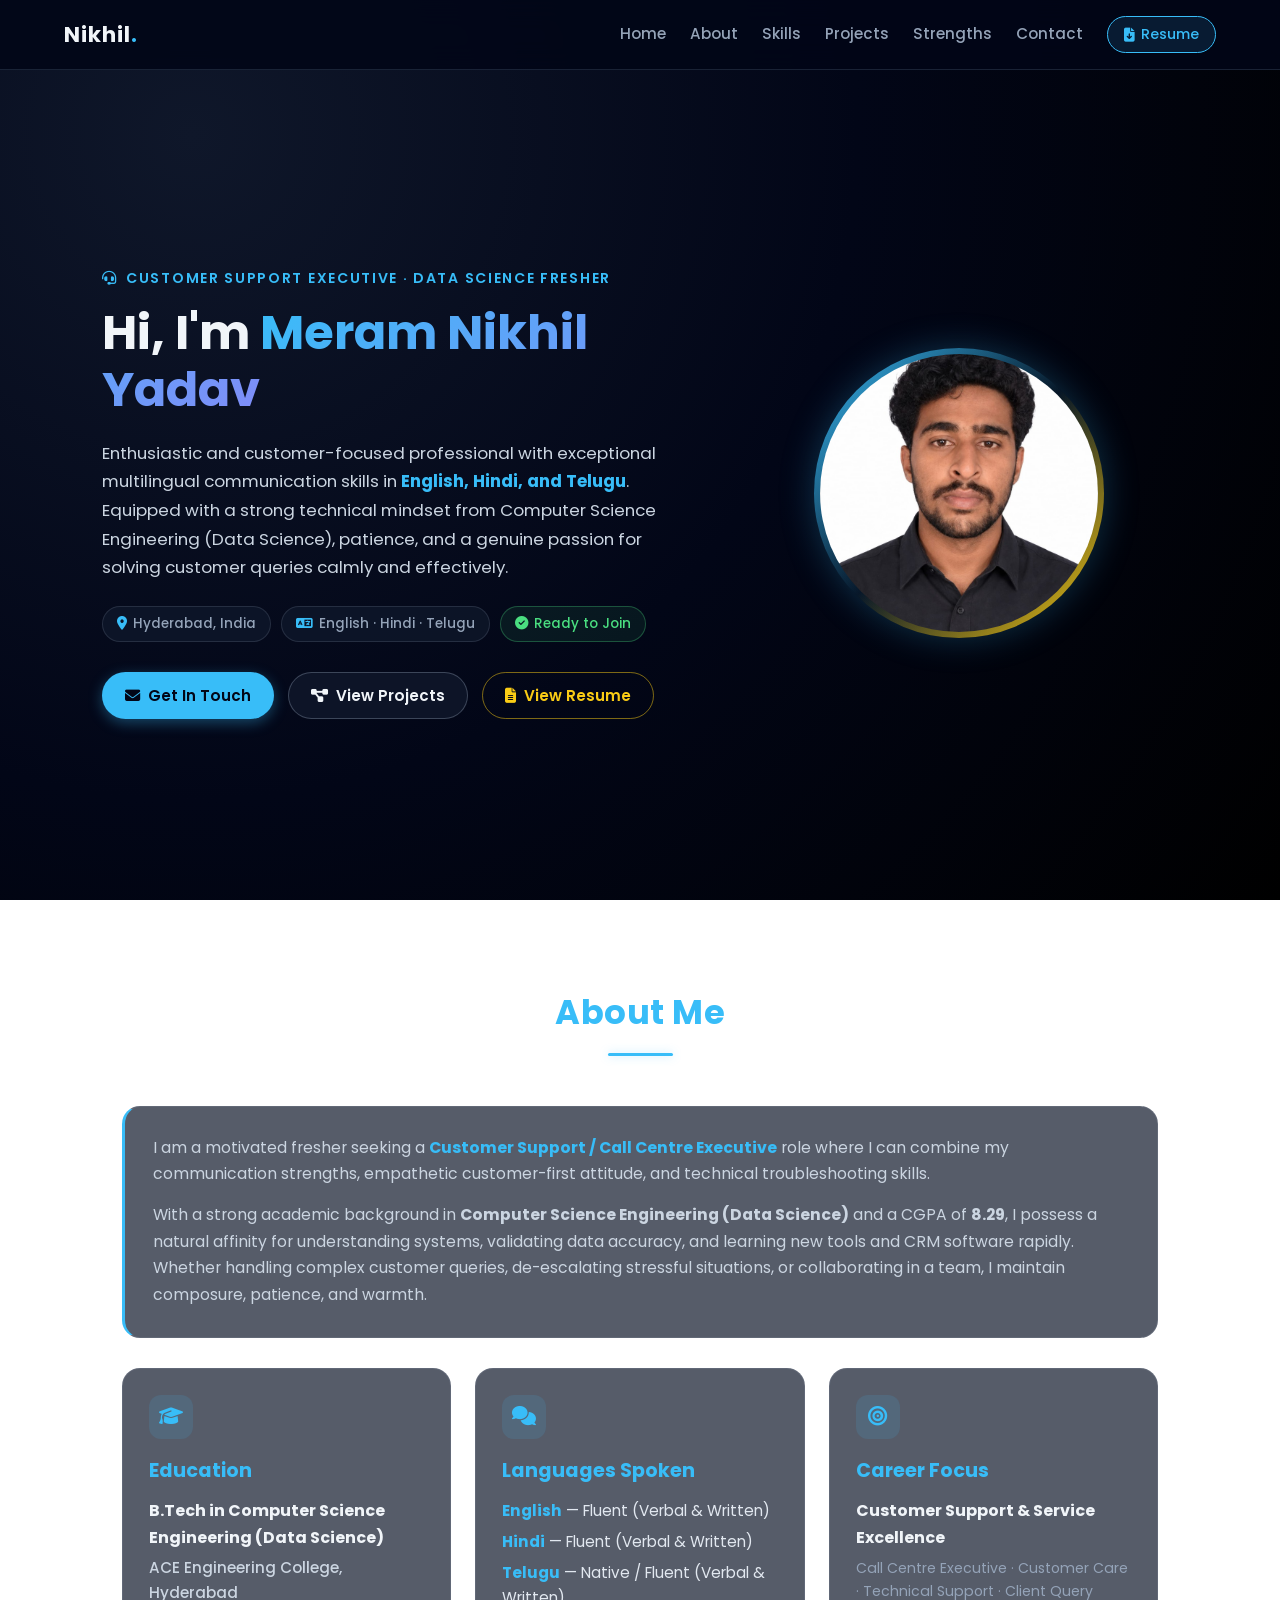
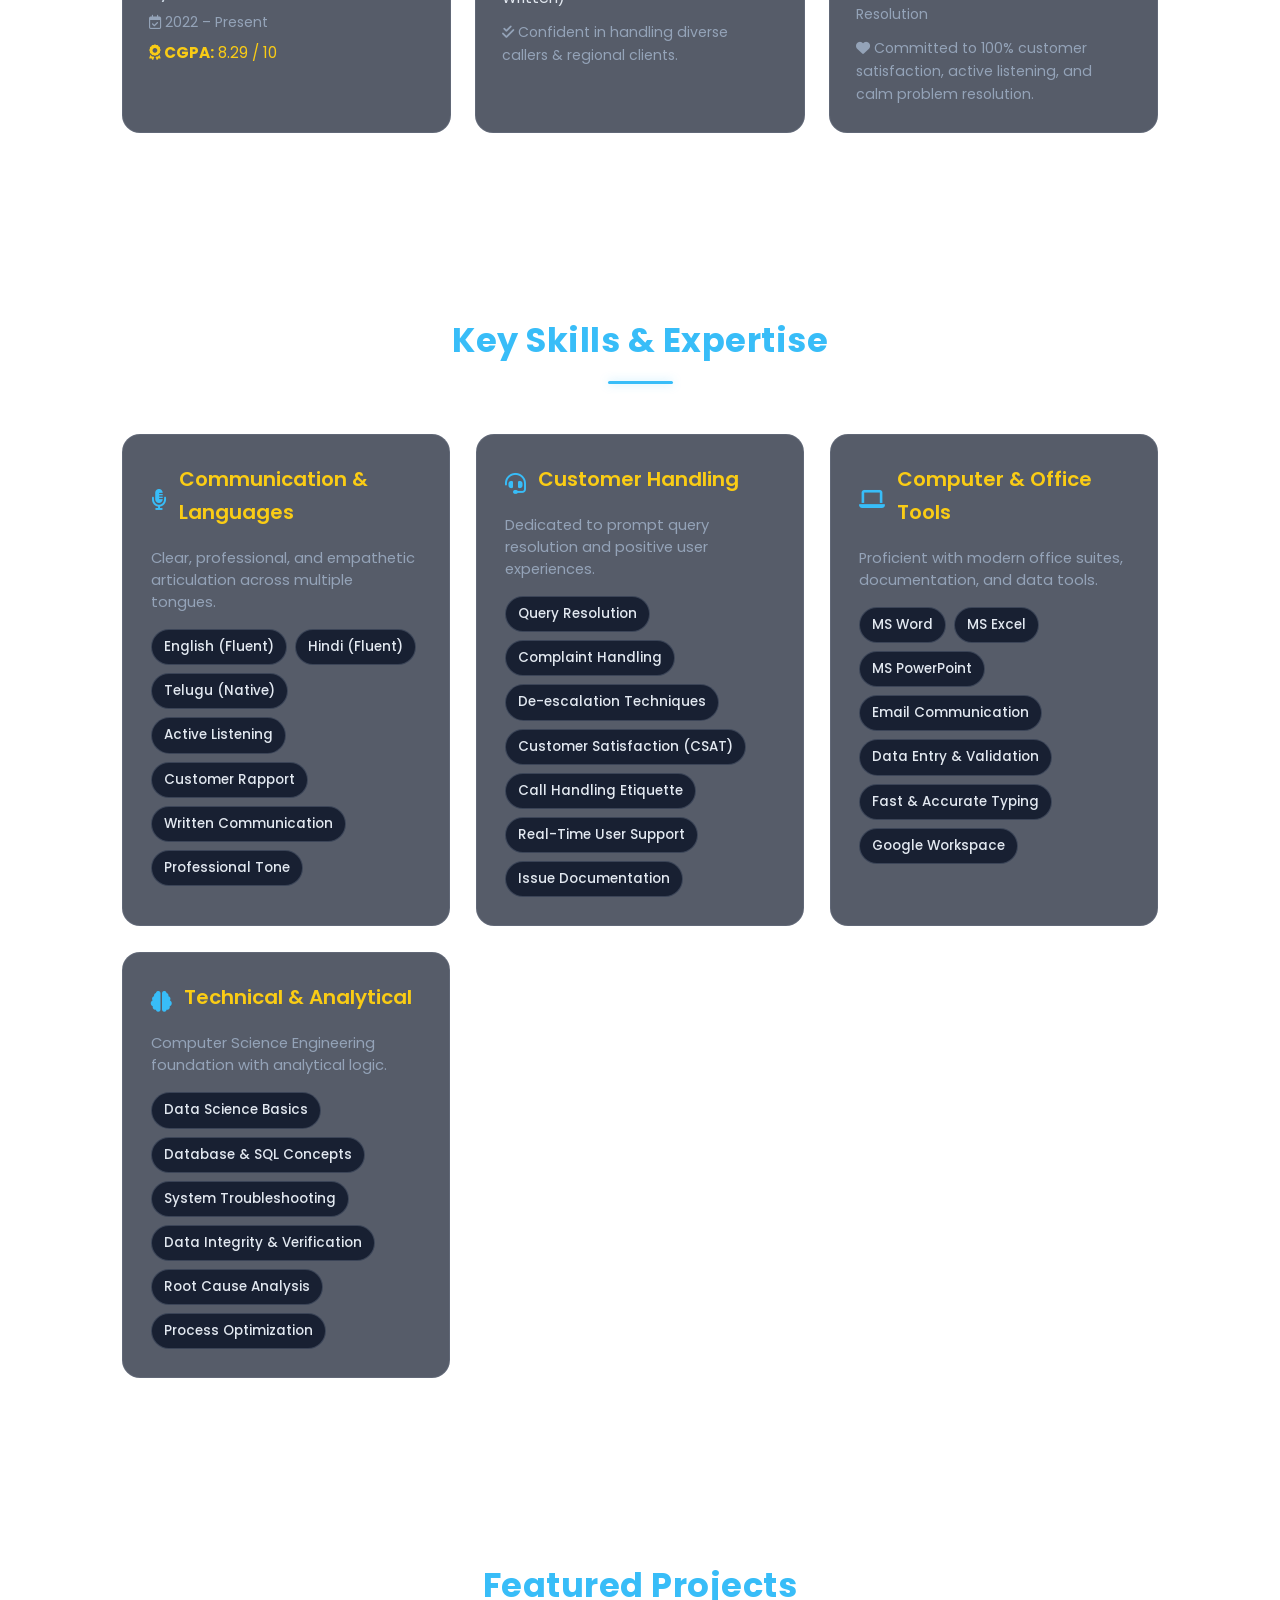
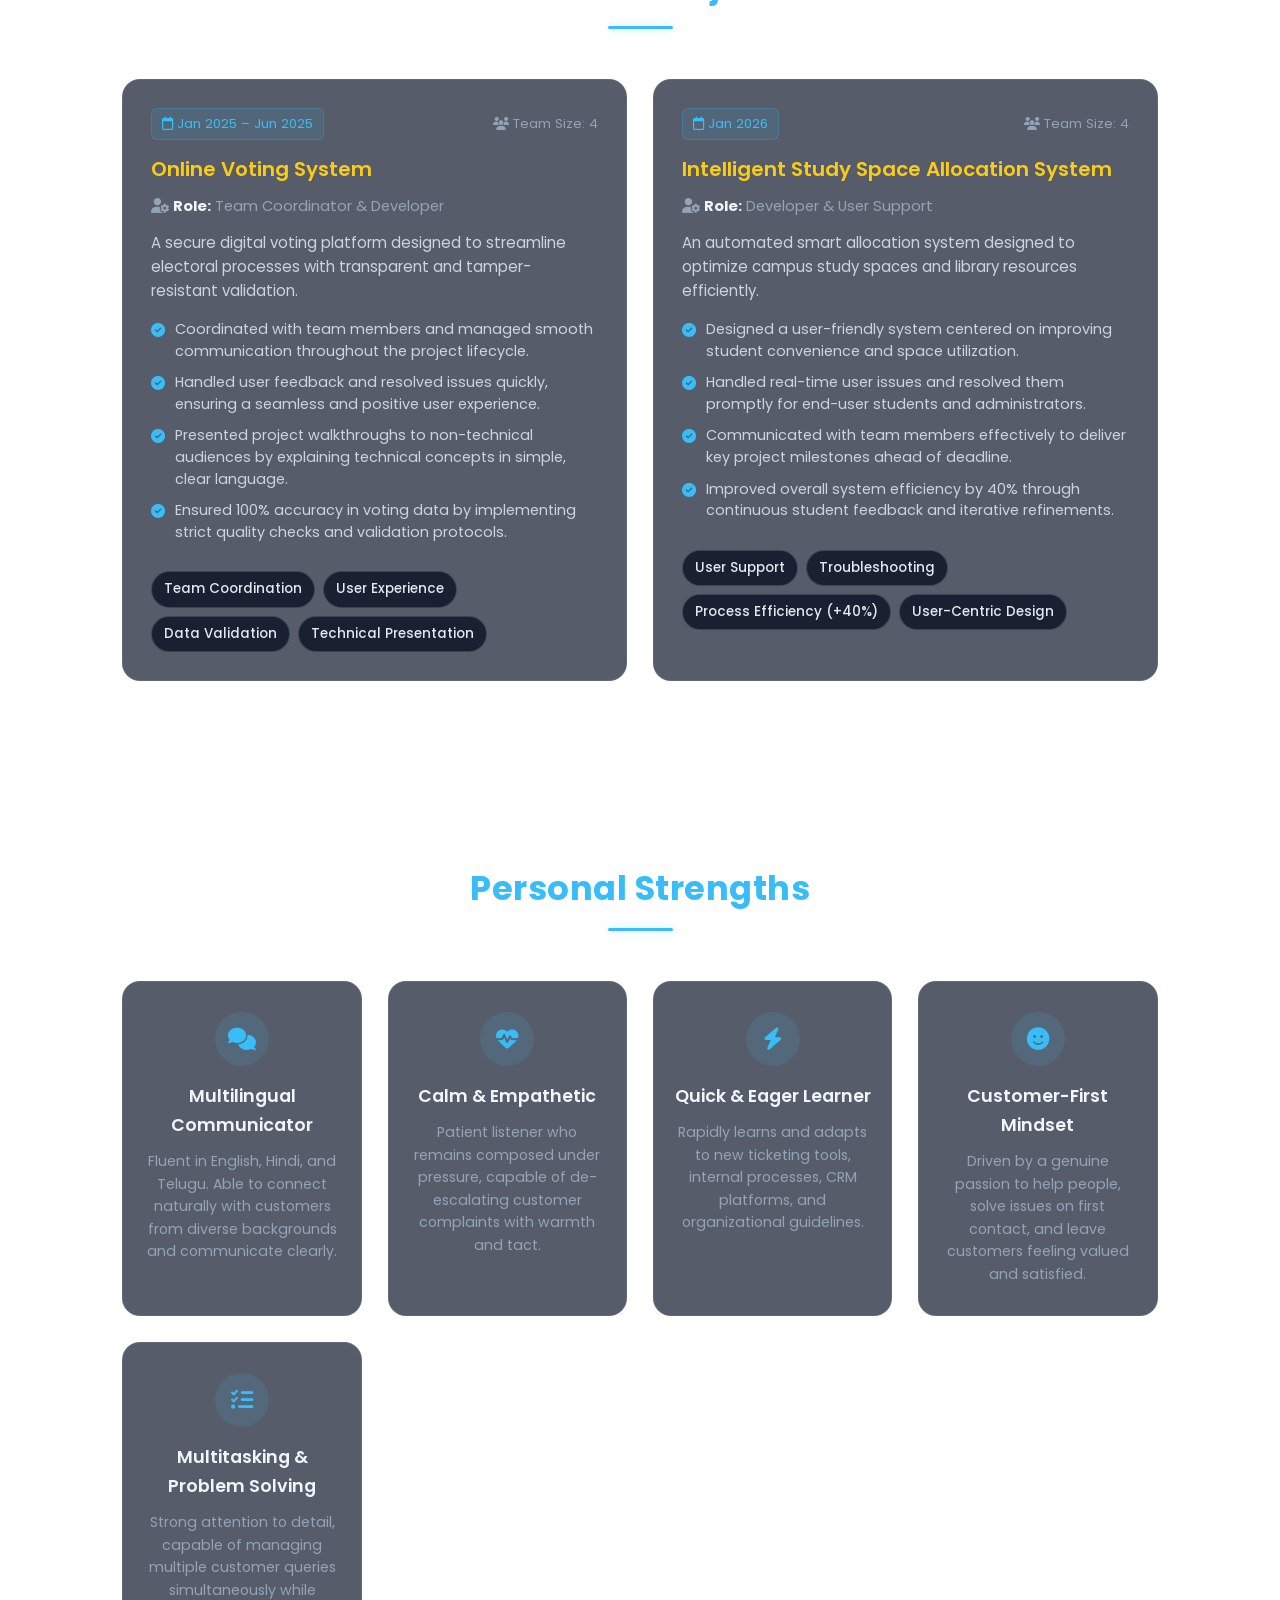
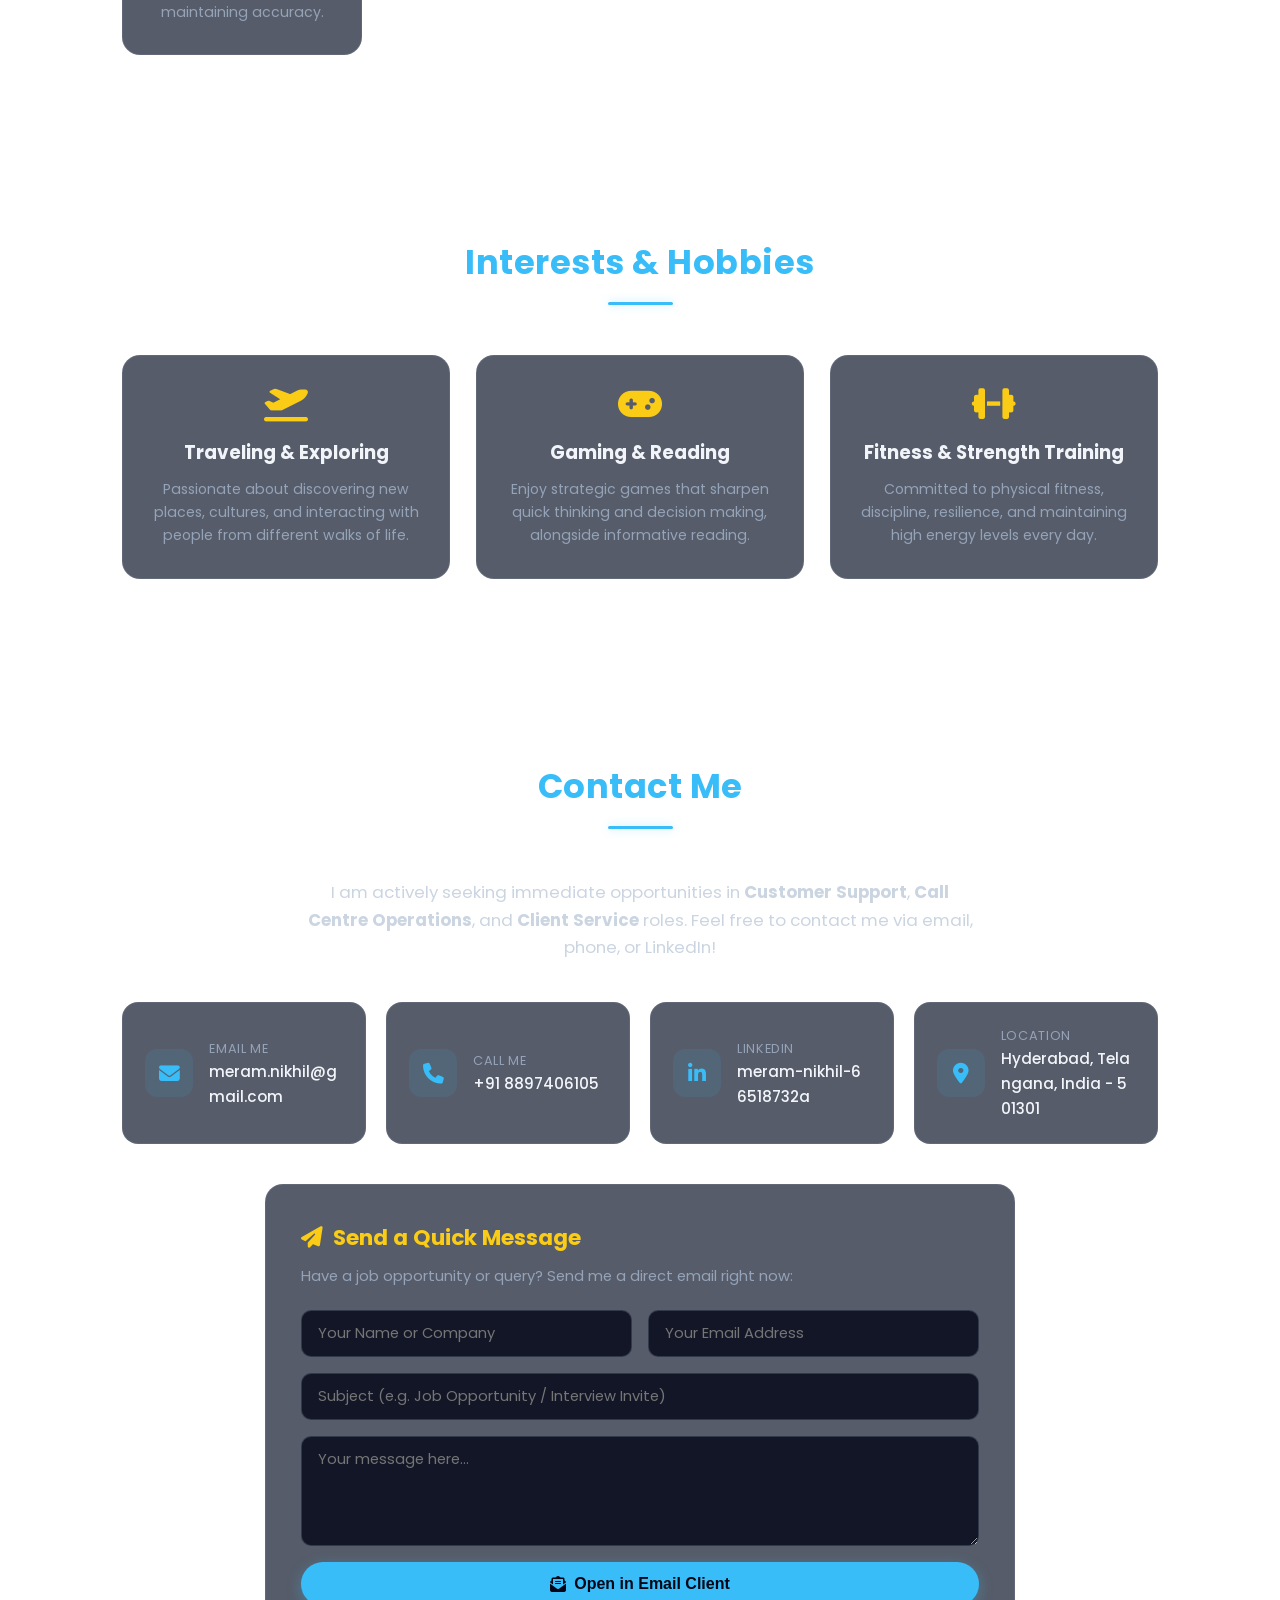
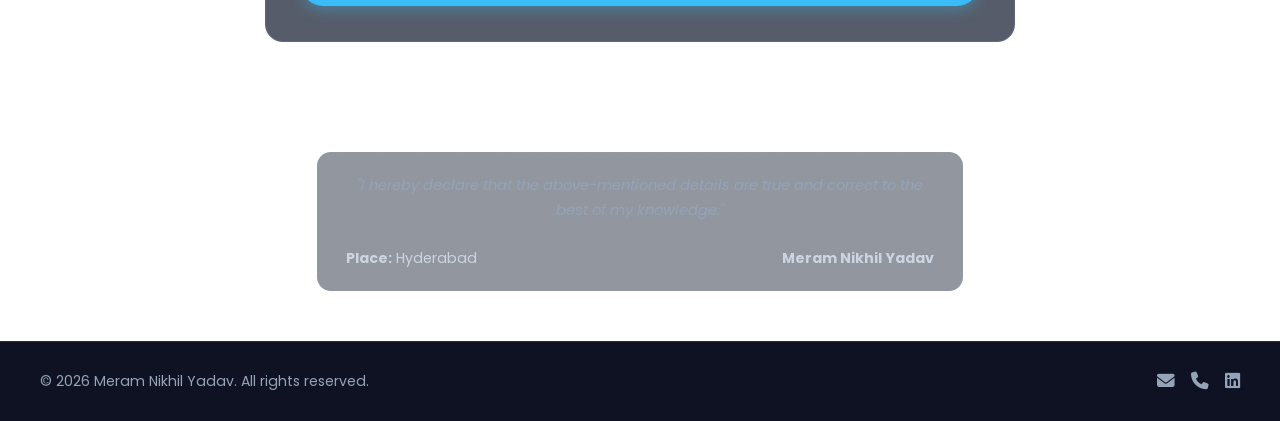
==== index.html @ 96e350af "Initial commit: Complete portfolio website for Meram Nikhil Yadav" ====
<!DOCTYPE html>
<html lang="en">
<head>
  <meta charset="UTF-8">
  <meta name="viewport" content="width=device-width, initial-scale=1.0">
  <title>Meram Nikhil Yadav | Portfolio</title>
  
  <!-- Google Fonts: Poppins -->
  <link rel="preconnect" href="https://fonts.googleapis.com">
  <link rel="preconnect" href="https://fonts.gstatic.com" crossorigin>
  <link href="https://fonts.googleapis.com/css2?family=Poppins:wght@300;400;500;600;700&display=swap" rel="stylesheet">
  
  <!-- FontAwesome Icons -->
  <link rel="stylesheet" href="https://cdnjs.cloudflare.com/ajax/libs/font-awesome/6.5.1/css/all.min.css"/>
  
  <!-- Custom Styles -->
  <link rel="stylesheet" href="style.css">
</head>
<body>

  <!-- Navigation Bar -->
  <header>
    <nav class="navbar">
      <a href="#hero" class="nav-logo">Nikhil<span>.</span></a>

      <ul class="nav-links">
        <li><a href="#hero">Home</a></li>
        <li><a href="#about">About</a></li>
        <li><a href="#skills">Skills</a></li>
        <li><a href="#projects">Projects</a></li>
        <li><a href="#strengths">Strengths</a></li>
        <li><a href="#contact">Contact</a></li>
        <li><a href="resume.html" target="_blank" class="nav-resume-btn"><i class="fa-solid fa-file-arrow-down"></i> Resume</a></li>
      </ul>

      <div class="nav-toggle" id="nav-toggle" aria-label="Toggle Navigation">
        <span></span>
        <span></span>
        <span></span>
      </div>
    </nav>
  </header>

  <!-- HERO SECTION -->
  <section id="hero" class="hero">
    <div class="hero-content">
      <div class="hero-text">
        <p class="hero-tag"><i class="fa-solid fa-headset"></i> Customer Support Executive · Data Science Fresher</p>
        <h1>Hi, I'm <span>Meram Nikhil Yadav</span></h1>
        <p class="hero-description">
          Enthusiastic and customer-focused professional with exceptional multilingual communication skills in <strong>English, Hindi, and Telugu</strong>. Equipped with a strong technical mindset from Computer Science Engineering (Data Science), patience, and a genuine passion for solving customer queries calmly and effectively.
        </p>

        <!-- Quick highlights badges -->
        <div class="hero-badges">
          <span class="badge"><i class="fa-solid fa-location-dot"></i> Hyderabad, India</span>
          <span class="badge"><i class="fa-solid fa-language"></i> English · Hindi · Telugu</span>
          <span class="badge highlight-badge"><i class="fa-solid fa-circle-check"></i> Ready to Join</span>
        </div>

        <div class="hero-actions">
          <a href="#contact" class="btn primary-btn"><i class="fa-solid fa-envelope"></i> Get In Touch</a>
          <a href="#projects" class="btn secondary-btn"><i class="fa-solid fa-diagram-project"></i> View Projects</a>
          <a href="resume.html" target="_blank" class="btn outline-btn"><i class="fa-solid fa-file-lines"></i> View Resume</a>
        </div>
      </div>

      <div class="hero-image">
        <div class="image-wrapper">
          <img src="profile.jpg" alt="Meram Nikhil Yadav">
        </div>
      </div>
    </div>
  </section>

  <!-- ABOUT SECTION -->
  <section id="about" class="section">
    <div class="section-header">
      <h2>About Me</h2>
      <span class="section-line"></span>
    </div>

    <div class="about-content">
      <div class="about-summary card">
        <p class="lead-text">
          I am a motivated fresher seeking a <strong>Customer Support / Call Centre Executive</strong> role where I can combine my communication strengths, empathetic customer-first attitude, and technical troubleshooting skills.
        </p>
        <p>
          With a strong academic background in <strong>Computer Science Engineering (Data Science)</strong> and a CGPA of <strong>8.29</strong>, I possess a natural affinity for understanding systems, validating data accuracy, and learning new tools and CRM software rapidly. Whether handling complex customer queries, de-escalating stressful situations, or collaborating in a team, I maintain composure, patience, and warmth.
        </p>
      </div>

      <div class="about-grid">
        <!-- Education Card -->
        <div class="about-card">
          <div class="card-icon"><i class="fa-solid fa-graduation-cap"></i></div>
          <h3>Education</h3>
          <p><strong>B.Tech in Computer Science Engineering (Data Science)</strong></p>
          <p class="institution">ACE Engineering College, Hyderabad</p>
          <p class="sub-detail"><i class="fa-regular fa-calendar-check"></i> 2022 – Present</p>
          <p class="sub-detail highlight-score"><i class="fa-solid fa-award"></i> <strong>CGPA:</strong> 8.29 / 10</p>
        </div>

        <!-- Languages Card -->
        <div class="about-card">
          <div class="card-icon"><i class="fa-solid fa-comments"></i></div>
          <h3>Languages Spoken</h3>
          <p class="lang-item"><strong>English</strong> — Fluent (Verbal & Written)</p>
          <p class="lang-item"><strong>Hindi</strong> — Fluent (Verbal & Written)</p>
          <p class="lang-item"><strong>Telugu</strong> — Native / Fluent (Verbal & Written)</p>
          <p class="sub-detail mt-2"><i class="fa-solid fa-check-double"></i> Confident in handling diverse callers & regional clients.</p>
        </div>

        <!-- Career Objective -->
        <div class="about-card">
          <div class="card-icon"><i class="fa-solid fa-bullseye"></i></div>
          <h3>Career Focus</h3>
          <p><strong>Customer Support & Service Excellence</strong></p>
          <p class="sub-detail">Call Centre Executive · Customer Care · Technical Support · Client Query Resolution</p>
          <p class="sub-detail mt-2"><i class="fa-solid fa-heart"></i> Committed to 100% customer satisfaction, active listening, and calm problem resolution.</p>
        </div>
      </div>
    </div>
  </section>

  <!-- SKILLS SECTION -->
  <section id="skills" class="section">
    <div class="section-header">
      <h2>Key Skills & Expertise</h2>
      <span class="section-line"></span>
    </div>

    <div class="card-grid">
      <!-- Communication -->
      <article class="card">
        <div class="skill-header">
          <i class="fa-solid fa-microphone-lines skill-icon"></i>
          <h3 class="card-title">Communication & Languages</h3>
        </div>
        <p class="card-subtitle">Clear, professional, and empathetic articulation across multiple tongues.</p>
        <ul class="pill-list">
          <li>English (Fluent)</li>
          <li>Hindi (Fluent)</li>
          <li>Telugu (Native)</li>
          <li>Active Listening</li>
          <li>Customer Rapport</li>
          <li>Written Communication</li>
          <li>Professional Tone</li>
        </ul>
      </article>

      <!-- Customer Handling -->
      <article class="card">
        <div class="skill-header">
          <i class="fa-solid fa-headset skill-icon"></i>
          <h3 class="card-title">Customer Handling</h3>
        </div>
        <p class="card-subtitle">Dedicated to prompt query resolution and positive user experiences.</p>
        <ul class="pill-list">
          <li>Query Resolution</li>
          <li>Complaint Handling</li>
          <li>De-escalation Techniques</li>
          <li>Customer Satisfaction (CSAT)</li>
          <li>Call Handling Etiquette</li>
          <li>Real-Time User Support</li>
          <li>Issue Documentation</li>
        </ul>
      </article>

      <!-- Computer Skills -->
      <article class="card">
        <div class="skill-header">
          <i class="fa-solid fa-laptop skill-icon"></i>
          <h3 class="card-title">Computer & Office Tools</h3>
        </div>
        <p class="card-subtitle">Proficient with modern office suites, documentation, and data tools.</p>
        <ul class="pill-list">
          <li>MS Word</li>
          <li>MS Excel</li>
          <li>MS PowerPoint</li>
          <li>Email Communication</li>
          <li>Data Entry & Validation</li>
          <li>Fast & Accurate Typing</li>
          <li>Google Workspace</li>
        </ul>
      </article>

      <!-- Technical & Soft Skills -->
      <article class="card">
        <div class="skill-header">
          <i class="fa-solid fa-brain skill-icon"></i>
          <h3 class="card-title">Technical & Analytical</h3>
        </div>
        <p class="card-subtitle">Computer Science Engineering foundation with analytical logic.</p>
        <ul class="pill-list">
          <li>Data Science Basics</li>
          <li>Database & SQL Concepts</li>
          <li>System Troubleshooting</li>
          <li>Data Integrity & Verification</li>
          <li>Root Cause Analysis</li>
          <li>Process Optimization</li>
        </ul>
      </article>
    </div>
  </section>

  <!-- PROJECTS SECTION -->
  <section id="projects" class="section">
    <div class="section-header">
      <h2>Featured Projects</h2>
      <span class="section-line"></span>
    </div>

    <div class="card-grid">
      <!-- Project 1: Online Voting System -->
      <article class="card project-card">
        <div class="project-header">
          <span class="project-tag"><i class="fa-regular fa-calendar"></i> Jan 2025 – Jun 2025</span>
          <span class="team-tag"><i class="fa-solid fa-users"></i> Team Size: 4</span>
        </div>
        
        <h3 class="card-title">Online Voting System</h3>
        <p class="card-role"><i class="fa-solid fa-user-gear"></i> <strong>Role:</strong> Team Coordinator & Developer</p>
        
        <p class="card-description">
          A secure digital voting platform designed to streamline electoral processes with transparent and tamper-resistant validation.
        </p>

        <ul class="card-list">
          <li><i class="fa-solid fa-circle-check"></i> Coordinated with team members and managed smooth communication throughout the project lifecycle.</li>
          <li><i class="fa-solid fa-circle-check"></i> Handled user feedback and resolved issues quickly, ensuring a seamless and positive user experience.</li>
          <li><i class="fa-solid fa-circle-check"></i> Presented project walkthroughs to non-technical audiences by explaining technical concepts in simple, clear language.</li>
          <li><i class="fa-solid fa-circle-check"></i> Ensured 100% accuracy in voting data by implementing strict quality checks and validation protocols.</li>
        </ul>

        <div class="pill-list mt-3">
          <li>Team Coordination</li>
          <li>User Experience</li>
          <li>Data Validation</li>
          <li>Technical Presentation</li>
        </div>
      </article>

      <!-- Project 2: Intelligent Study Space Allocation System -->
      <article class="card project-card">
        <div class="project-header">
          <span class="project-tag"><i class="fa-regular fa-calendar"></i> Jan 2026</span>
          <span class="team-tag"><i class="fa-solid fa-users"></i> Team Size: 4</span>
        </div>
        
        <h3 class="card-title">Intelligent Study Space Allocation System</h3>
        <p class="card-role"><i class="fa-solid fa-user-gear"></i> <strong>Role:</strong> Developer & User Support</p>
        
        <p class="card-description">
          An automated smart allocation system designed to optimize campus study spaces and library resources efficiently.
        </p>

        <ul class="card-list">
          <li><i class="fa-solid fa-circle-check"></i> Designed a user-friendly system centered on improving student convenience and space utilization.</li>
          <li><i class="fa-solid fa-circle-check"></i> Handled real-time user issues and resolved them promptly for end-user students and administrators.</li>
          <li><i class="fa-solid fa-circle-check"></i> Communicated with team members effectively to deliver key project milestones ahead of deadline.</li>
          <li><i class="fa-solid fa-circle-check"></i> Improved overall system efficiency by 40% through continuous student feedback and iterative refinements.</li>
        </ul>

        <div class="pill-list mt-3">
          <li>User Support</li>
          <li>Troubleshooting</li>
          <li>Process Efficiency (+40%)</li>
          <li>User-Centric Design</li>
        </div>
      </article>
    </div>
  </section>

  <!-- STRENGTHS SECTION -->
  <section id="strengths" class="section">
    <div class="section-header">
      <h2>Personal Strengths</h2>
      <span class="section-line"></span>
    </div>

    <div class="card-grid strengths-grid">
      <div class="card strength-card">
        <div class="strength-icon"><i class="fa-solid fa-comments"></i></div>
        <h4>Multilingual Communicator</h4>
        <p>Fluent in English, Hindi, and Telugu. Able to connect naturally with customers from diverse backgrounds and communicate clearly.</p>
      </div>

      <div class="card strength-card">
        <div class="strength-icon"><i class="fa-solid fa-heart-pulse"></i></div>
        <h4>Calm & Empathetic</h4>
        <p>Patient listener who remains composed under pressure, capable of de-escalating customer complaints with warmth and tact.</p>
      </div>

      <div class="card strength-card">
        <div class="strength-icon"><i class="fa-solid fa-bolt"></i></div>
        <h4>Quick & Eager Learner</h4>
        <p>Rapidly learns and adapts to new ticketing tools, internal processes, CRM platforms, and organizational guidelines.</p>
      </div>

      <div class="card strength-card">
        <div class="strength-icon"><i class="fa-solid fa-smile"></i></div>
        <h4>Customer-First Mindset</h4>
        <p>Driven by a genuine passion to help people, solve issues on first contact, and leave customers feeling valued and satisfied.</p>
      </div>

      <div class="card strength-card">
        <div class="strength-icon"><i class="fa-solid fa-list-check"></i></div>
        <h4>Multitasking & Problem Solving</h4>
        <p>Strong attention to detail, capable of managing multiple customer queries simultaneously while maintaining accuracy.</p>
      </div>
    </div>
  </section>

  <!-- HOBBIES & INTERESTS -->
  <section id="hobbies" class="section">
    <div class="section-header">
      <h2>Interests & Hobbies</h2>
      <span class="section-line"></span>
    </div>

    <div class="card-grid hobbies-grid">
      <div class="card hobby-card">
        <i class="fa-solid fa-plane-departure hobby-icon"></i>
        <h4>Traveling & Exploring</h4>
        <p>Passionate about discovering new places, cultures, and interacting with people from different walks of life.</p>
      </div>

      <div class="card hobby-card">
        <i class="fa-solid fa-gamepad hobby-icon"></i>
        <h4>Gaming & Reading</h4>
        <p>Enjoy strategic games that sharpen quick thinking and decision making, alongside informative reading.</p>
      </div>

      <div class="card hobby-card">
        <i class="fa-solid fa-dumbbell hobby-icon"></i>
        <h4>Fitness & Strength Training</h4>
        <p>Committed to physical fitness, discipline, resilience, and maintaining high energy levels every day.</p>
      </div>
    </div>
  </section>

  <!-- CONTACT SECTION -->
  <section id="contact" class="section">
    <div class="section-header">
      <h2>Contact Me</h2>
      <span class="section-line"></span>
    </div>

    <div class="contact-content">
      <p class="contact-intro">
        I am actively seeking immediate opportunities in <strong>Customer Support</strong>, <strong>Call Centre Operations</strong>, and <strong>Client Service</strong> roles. Feel free to contact me via email, phone, or LinkedIn!
      </p>

      <div class="contact-grid">
        <a href="mailto:meram.nikhil@gmail.com" class="contact-card">
          <div class="contact-icon"><i class="fa-solid fa-envelope"></i></div>
          <div class="contact-details">
            <span class="contact-label">Email Me</span>
            <span class="contact-value">meram.nikhil@gmail.com</span>
          </div>
        </a>

        <a href="tel:+918897406105" class="contact-card">
          <div class="contact-icon"><i class="fa-solid fa-phone"></i></div>
          <div class="contact-details">
            <span class="contact-label">Call Me</span>
            <span class="contact-value">+91 8897406105</span>
          </div>
        </a>

        <a href="https://linkedin.com/in/meram-nikhil-66518732a/" target="_blank" rel="noopener noreferrer" class="contact-card">
          <div class="contact-icon"><i class="fa-brands fa-linkedin-in"></i></div>
          <div class="contact-details">
            <span class="contact-label">LinkedIn</span>
            <span class="contact-value">meram-nikhil-66518732a</span>
          </div>
        </a>

        <div class="contact-card no-link">
          <div class="contact-icon"><i class="fa-solid fa-location-dot"></i></div>
          <div class="contact-details">
            <span class="contact-label">Location</span>
            <span class="contact-value">Hyderabad, Telangana, India - 501301</span>
          </div>
        </div>
      </div>

      <!-- Quick Message Form -->
      <div class="quick-contact-box card">
        <h3><i class="fa-solid fa-paper-plane"></i> Send a Quick Message</h3>
        <p class="form-desc">Have a job opportunity or query? Send me a direct email right now:</p>
        <form id="contact-form" onsubmit="handleFormSubmit(event)">
          <div class="form-group">
            <input type="text" id="sender-name" placeholder="Your Name or Company" required>
            <input type="email" id="sender-email" placeholder="Your Email Address" required>
          </div>
          <div class="form-group">
            <input type="text" id="subject" placeholder="Subject (e.g. Job Opportunity / Interview Invite)" required>
          </div>
          <div class="form-group">
            <textarea id="message" rows="4" placeholder="Your message here..." required></textarea>
          </div>
          <button type="submit" class="btn primary-btn submit-btn"><i class="fa-solid fa-envelope-open-text"></i> Open in Email Client</button>
        </form>
      </div>
    </div>
  </section>

  <!-- Declaration Section -->
  <section class="declaration-section">
    <div class="declaration-card">
      <p class="dec-text">
        <em>"I hereby declare that the above-mentioned details are true and correct to the best of my knowledge."</em>
      </p>
      <div class="dec-footer">
        <span><strong>Place:</strong> Hyderabad</span>
        <span><strong>Meram Nikhil Yadav</strong></span>
      </div>
    </div>
  </section>

  <!-- Back to top button -->
  <button id="back-to-top" class="back-to-top" aria-label="Back to Top">
    <i class="fa-solid fa-arrow-up"></i>
  </button>

  <!-- FOOTER -->
  <footer class="footer">
    <div class="footer-content">
      <p>© <span id="year"></span> Meram Nikhil Yadav. All rights reserved.</p>
      <div class="footer-links">
        <a href="mailto:meram.nikhil@gmail.com"><i class="fa-solid fa-envelope"></i></a>
        <a href="tel:+918897406105"><i class="fa-solid fa-phone"></i></a>
        <a href="https://linkedin.com/in/meram-nikhil-66518732a/" target="_blank"><i class="fa-brands fa-linkedin"></i></a>
      </div>
    </div>
  </footer>

  <!-- Scripts -->
  <script src="script.js"></script>
</body>
</html>
---- style.css ----
:root {
  --bg-main: #020617;
  --bg-card: rgba(15, 23, 42, 0.7);
  --bg-card-hover: rgba(30, 41, 59, 0.8);
  --accent: #38bdf8;
  --accent-glow: rgba(56, 189, 248, 0.35);
  --section-heading: #38bdf8;
  --card-heading: #facc15;
  --text-main: #f1f5f9;
  --text-muted: #94a3b8;
  --border-soft: rgba(148, 163, 184, 0.18);
  --border-highlight: rgba(56, 189, 248, 0.4);
  --font-main: "Poppins", system-ui, -apple-system, BlinkMacSystemFont, sans-serif;
  --transition: all 0.3s cubic-bezier(0.4, 0, 0.2, 1);
}

*,
*::before,
*::after {
  box-sizing: border-box;
  margin: 0;
  padding: 0;
}

html {
  scroll-behavior: smooth;
}

body {
  font-family: var(--font-main);
  background: radial-gradient(circle at 15% 15%, #0f172a 0%, #020617 50%, #000000 100%);
  background-attachment: fixed;
  color: var(--text-main);
  line-height: 1.65;
  min-height: 100vh;
  overflow-x: hidden;
}

/* =========================================
   Navbar Header
   ========================================= */
header {
  position: sticky;
  top: 0;
  z-index: 100;
  background: rgba(2, 6, 23, 0.88);
  backdrop-filter: blur(14px);
  -webkit-backdrop-filter: blur(14px);
  border-bottom: 1px solid rgba(51, 65, 85, 0.5);
  transition: var(--transition);
}

.navbar {
  max-width: 1200px;
  margin: 0 auto;
  padding: 16px 24px;
  display: flex;
  align-items: center;
  justify-content: space-between;
}

.nav-logo {
  font-weight: 700;
  font-size: 1.35rem;
  letter-spacing: 0.05em;
  color: var(--text-main);
  text-decoration: none;
  transition: var(--transition);
}

.nav-logo span {
  color: var(--accent);
}

.nav-links {
  list-style: none;
  display: flex;
  align-items: center;
  gap: 1.5rem;
}

.nav-links a {
  text-decoration: none;
  color: var(--text-muted);
  font-size: 0.95rem;
  font-weight: 500;
  position: relative;
  transition: var(--transition);
  padding: 4px 0;
}

.nav-links a:not(.nav-resume-btn)::after {
  content: "";
  position: absolute;
  left: 0;
  bottom: -2px;
  width: 0;
  height: 2px;
  background: var(--accent);
  transition: width 0.25s ease;
  border-radius: 2px;
}

.nav-links a:hover {
  color: var(--text-main);
}

.nav-links a:hover::after {
  width: 100%;
}

.nav-resume-btn {
  background: rgba(56, 189, 248, 0.12);
  color: var(--accent) !important;
  border: 1px solid var(--accent);
  padding: 6px 16px !important;
  border-radius: 999px;
  font-size: 0.88rem !important;
  display: inline-flex;
  align-items: center;
  gap: 6px;
  transition: var(--transition);
}

.nav-resume-btn:hover {
  background: var(--accent) !important;
  color: #020617 !important;
  box-shadow: 0 0 15px var(--accent-glow);
  transform: translateY(-2px);
}

.nav-toggle {
  display: none;
  flex-direction: column;
  gap: 5px;
  cursor: pointer;
  padding: 6px;
  background: transparent;
  border: none;
}

.nav-toggle span {
  width: 24px;
  height: 2px;
  background: var(--text-main);
  transition: var(--transition);
  border-radius: 2px;
}

/* =========================================
   Buttons & Badges
   ========================================= */
.btn {
  display: inline-flex;
  align-items: center;
  justify-content: center;
  gap: 8px;
  padding: 10px 22px;
  border-radius: 999px;
  font-size: 0.95rem;
  font-weight: 600;
  text-decoration: none;
  cursor: pointer;
  transition: var(--transition);
  border: 1px solid transparent;
}

.primary-btn {
  background: var(--accent);
  color: #020617;
  box-shadow: 0 4px 14px var(--accent-glow);
}

.primary-btn:hover {
  background: #7dd3fc;
  box-shadow: 0 6px 20px rgba(56, 189, 248, 0.5);
  transform: translateY(-3px);
}

.secondary-btn {
  background: rgba(15, 23, 42, 0.9);
  color: var(--text-main);
  border: 1px solid rgba(148, 163, 184, 0.35);
}

.secondary-btn:hover {
  border-color: var(--accent);
  color: var(--accent);
  transform: translateY(-3px);
}

.outline-btn {
  background: transparent;
  color: var(--card-heading);
  border: 1px solid rgba(250, 204, 21, 0.5);
}

.outline-btn:hover {
  background: rgba(250, 204, 21, 0.1);
  border-color: var(--card-heading);
  transform: translateY(-3px);
  box-shadow: 0 4px 14px rgba(250, 204, 21, 0.2);
}

.badge {
  display: inline-flex;
  align-items: center;
  gap: 6px;
  background: rgba(15, 23, 42, 0.85);
  color: var(--text-muted);
  border: 1px solid var(--border-soft);
  padding: 6px 14px;
  border-radius: 999px;
  font-size: 0.84rem;
  font-weight: 500;
}

.badge i {
  color: var(--accent);
}

.highlight-badge {
  color: #4ade80;
  border-color: rgba(74, 222, 128, 0.3);
  background: rgba(74, 222, 128, 0.08);
}

.highlight-badge i {
  color: #4ade80;
}

/* =========================================
   Hero Section
   ========================================= */
.hero {
  min-height: calc(100vh - 75px);
  display: flex;
  align-items: center;
  padding: 80px 8% 60px;
  position: relative;
}

.hero-content {
  max-width: 1200px;
  margin: 0 auto;
  display: grid;
  grid-template-columns: 1.35fr 1fr;
  gap: 50px;
  align-items: center;
  width: 100%;
}

.hero-tag {
  color: var(--accent);
  font-size: 0.88rem;
  letter-spacing: 0.12em;
  text-transform: uppercase;
  font-weight: 600;
  margin-bottom: 14px;
  display: flex;
  align-items: center;
  gap: 8px;
}

.hero h1 {
  font-size: 3rem;
  line-height: 1.2;
  font-weight: 700;
  margin-bottom: 20px;
}

.hero h1 span {
  color: var(--accent);
  background: linear-gradient(135deg, #38bdf8 0%, #818cf8 100%);
  -webkit-background-clip: text;
  -webkit-text-fill-color: transparent;
}

.hero-description {
  color: #cbd5e1;
  font-size: 1.05rem;
  line-height: 1.7;
  margin-bottom: 24px;
}

.hero-description strong {
  color: var(--accent);
}

.hero-badges {
  display: flex;
  flex-wrap: wrap;
  gap: 10px;
  margin-bottom: 30px;
}

.hero-actions {
  display: flex;
  flex-wrap: wrap;
  gap: 14px;
}

/* Profile Image */
.hero-image {
  display: flex;
  justify-content: center;
  align-items: center;
}

.image-wrapper {
  position: relative;
  width: 290px;
  height: 290px;
  border-radius: 50%;
  padding: 6px;
  background: linear-gradient(135deg, var(--accent) 0%, rgba(56, 189, 248, 0.1) 50%, #facc15 100%);
  box-shadow: 0 0 35px rgba(56, 189, 248, 0.25);
  transition: var(--transition);
}

.image-wrapper:hover {
  transform: scale(1.03);
  box-shadow: 0 0 45px rgba(56, 189, 248, 0.4);
}

.image-wrapper img {
  width: 100%;
  height: 100%;
  border-radius: 50%;
  object-fit: cover;
  background: #090e1a;
  display: block;
}

/* =========================================
   Sections & Section Headers
   ========================================= */
.section {
  padding: 90px 8%;
  max-width: 1240px;
  margin: 0 auto;
}

.section-header {
  text-align: center;
  margin-bottom: 50px;
}

.section-header h2 {
  font-size: 2.1rem;
  font-weight: 700;
  color: var(--section-heading);
  letter-spacing: 0.5px;
}

.section-line {
  display: block;
  width: 65px;
  height: 3px;
  background: var(--accent);
  margin: 12px auto 0;
  border-radius: 3px;
  box-shadow: 0 0 10px var(--accent-glow);
}

/* =========================================
   Cards General
   ========================================= */
.card-grid {
  display: grid;
  grid-template-columns: repeat(auto-fit, minmax(280px, 1fr));
  gap: 26px;
}

.card {
  background: var(--bg-card);
  backdrop-filter: blur(10px);
  border-radius: 18px;
  padding: 28px;
  border: 1px solid var(--border-soft);
  transition: var(--transition);
  position: relative;
  overflow: hidden;
}

.card:hover {
  transform: translateY(-6px);
  border-color: var(--border-highlight);
  background: var(--bg-card-hover);
  box-shadow: 0 12px 30px -10px rgba(56, 189, 248, 0.15);
}

.card-title {
  font-size: 1.25rem;
  font-weight: 600;
  color: var(--card-heading);
  margin-bottom: 8px;
}

.card-subtitle {
  color: var(--text-muted);
  font-size: 0.92rem;
  margin-bottom: 16px;
  line-height: 1.5;
}

/* =========================================
   About Section
   ========================================= */
.about-summary {
  margin-bottom: 30px;
  border-left: 3px solid var(--accent);
}

.lead-text {
  font-size: 1.12rem;
  color: var(--text-main);
  margin-bottom: 14px;
}

.lead-text strong {
  color: var(--accent);
}

.about-summary p {
  color: #cbd5e1;
  font-size: 0.98rem;
  line-height: 1.7;
}

.about-grid {
  display: grid;
  grid-template-columns: repeat(auto-fit, minmax(300px, 1fr));
  gap: 24px;
}

.about-card {
  background: var(--bg-card);
  border-radius: 18px;
  padding: 26px;
  border: 1px solid var(--border-soft);
  transition: var(--transition);
}

.about-card:hover {
  transform: translateY(-5px);
  border-color: var(--border-highlight);
}

.about-card .card-icon {
  width: 44px;
  height: 44px;
  border-radius: 12px;
  background: rgba(56, 189, 248, 0.12);
  color: var(--accent);
  display: flex;
  align-items: center;
  justify-content: center;
  font-size: 1.2rem;
  margin-bottom: 16px;
}

.about-card h3 {
  color: var(--accent);
  font-size: 1.2rem;
  margin-bottom: 12px;
}

.institution {
  color: #cbd5e1;
  font-weight: 500;
  font-size: 0.95rem;
  margin-top: 4px;
}

.sub-detail {
  color: var(--text-muted);
  font-size: 0.88rem;
  margin-top: 6px;
}

.highlight-score {
  color: var(--card-heading);
  font-size: 0.95rem;
}

.lang-item {
  color: #e2e8f0;
  font-size: 0.95rem;
  margin-bottom: 6px;
}

.lang-item strong {
  color: var(--accent);
}

.mt-2 {
  margin-top: 10px;
}

.mt-3 {
  margin-top: 16px;
}

/* =========================================
   Skills Section
   ========================================= */
.skill-header {
  display: flex;
  align-items: center;
  gap: 12px;
  margin-bottom: 10px;
}

.skill-icon {
  font-size: 1.3rem;
  color: var(--accent);
}

.pill-list {
  display: flex;
  flex-wrap: wrap;
  gap: 8px;
  list-style: none;
  margin-top: 14px;
}

.pill-list li {
  padding: 6px 12px;
  border-radius: 999px;
  background: rgba(15, 23, 42, 0.85);
  border: 1px solid rgba(148, 163, 184, 0.28);
  font-size: 0.84rem;
  color: #e2e8f0;
  font-weight: 500;
  transition: var(--transition);
}

.pill-list li:hover {
  border-color: var(--accent);
  color: var(--accent);
  background: rgba(56, 189, 248, 0.08);
}

/* =========================================
   Projects Section
   ========================================= */
.project-card {
  display: flex;
  flex-direction: column;
}

.project-header {
  display: flex;
  justify-content: space-between;
  align-items: center;
  flex-wrap: wrap;
  gap: 8px;
  margin-bottom: 14px;
}

.project-tag {
  font-size: 0.82rem;
  color: var(--accent);
  background: rgba(56, 189, 248, 0.1);
  padding: 4px 10px;
  border-radius: 6px;
  border: 1px solid rgba(56, 189, 248, 0.2);
}

.team-tag {
  font-size: 0.82rem;
  color: var(--text-muted);
}

.card-role {
  color: var(--text-muted);
  font-size: 0.92rem;
  margin-bottom: 12px;
}

.card-role strong {
  color: var(--text-main);
}

.card-description {
  color: #cbd5e1;
  font-size: 0.94rem;
  margin-bottom: 16px;
  line-height: 1.6;
}

.card-list {
  list-style: none;
  margin-bottom: 14px;
  display: flex;
  flex-direction: column;
  gap: 10px;
}

.card-list li {
  font-size: 0.9rem;
  color: #cbd5e1;
  display: flex;
  align-items: flex-start;
  gap: 10px;
  line-height: 1.5;
}

.card-list li i {
  color: var(--accent);
  font-size: 0.88rem;
  margin-top: 4px;
  flex-shrink: 0;
}

/* =========================================
   Strengths Section
   ========================================= */
.strengths-grid {
  grid-template-columns: repeat(auto-fit, minmax(230px, 1fr));
}

.strength-card {
  text-align: center;
  padding: 30px 20px;
}

.strength-icon {
  width: 54px;
  height: 54px;
  margin: 0 auto 16px;
  border-radius: 50%;
  background: rgba(56, 189, 248, 0.12);
  color: var(--accent);
  display: flex;
  align-items: center;
  justify-content: center;
  font-size: 1.4rem;
  transition: var(--transition);
}

.strength-card:hover .strength-icon {
  background: var(--accent);
  color: #020617;
  transform: scale(1.1);
  box-shadow: 0 0 20px var(--accent-glow);
}

.strength-card h4 {
  color: var(--text-main);
  font-size: 1.1rem;
  font-weight: 600;
  margin-bottom: 10px;
}

.strength-card p {
  color: var(--text-muted);
  font-size: 0.88rem;
  line-height: 1.6;
}

/* =========================================
   Hobbies Section
   ========================================= */
.hobbies-grid {
  grid-template-columns: repeat(auto-fit, minmax(260px, 1fr));
}

.hobby-card {
  text-align: center;
  padding: 30px 24px;
}

.hobby-icon {
  font-size: 2.2rem;
  color: var(--card-heading);
  margin-bottom: 16px;
  display: inline-block;
  transition: var(--transition);
}

.hobby-card:hover .hobby-icon {
  transform: scale(1.15) rotate(5deg);
}

.hobby-card h4 {
  color: var(--text-main);
  font-size: 1.15rem;
  margin-bottom: 10px;
}

.hobby-card p {
  color: var(--text-muted);
  font-size: 0.88rem;
}

/* =========================================
   Contact Section
   ========================================= */
.contact-intro {
  text-align: center;
  max-width: 680px;
  margin: 0 auto 40px;
  color: #cbd5e1;
  font-size: 1.05rem;
}

.contact-grid {
  display: grid;
  grid-template-columns: repeat(auto-fit, minmax(240px, 1fr));
  gap: 20px;
  margin-bottom: 40px;
}

.contact-card {
  background: var(--bg-card);
  border: 1px solid var(--border-soft);
  border-radius: 16px;
  padding: 22px;
  display: flex;
  align-items: center;
  gap: 16px;
  text-decoration: none;
  color: var(--text-main);
  transition: var(--transition);
}

.contact-card:hover:not(.no-link) {
  transform: translateY(-5px);
  border-color: var(--accent);
  background: var(--bg-card-hover);
  box-shadow: 0 8px 24px rgba(56, 189, 248, 0.15);
}

.contact-icon {
  width: 48px;
  height: 48px;
  border-radius: 12px;
  background: rgba(56, 189, 248, 0.1);
  color: var(--accent);
  display: flex;
  align-items: center;
  justify-content: center;
  font-size: 1.3rem;
  flex-shrink: 0;
}

.contact-details {
  display: flex;
  flex-direction: column;
  overflow: hidden;
}

.contact-label {
  font-size: 0.8rem;
  color: var(--text-muted);
  text-transform: uppercase;
  letter-spacing: 0.05em;
}

.contact-value {
  font-size: 0.95rem;
  font-weight: 500;
  color: var(--text-main);
  word-break: break-all;
}

/* Contact Form */
.quick-contact-box {
  max-width: 750px;
  margin: 0 auto;
  padding: 35px;
}

.quick-contact-box h3 {
  color: var(--card-heading);
  font-size: 1.35rem;
  margin-bottom: 8px;
  display: flex;
  align-items: center;
  gap: 10px;
}

.form-desc {
  color: var(--text-muted);
  font-size: 0.92rem;
  margin-bottom: 22px;
}

.form-group {
  display: grid;
  grid-template-columns: 1fr 1fr;
  gap: 16px;
  margin-bottom: 16px;
}

.form-group:nth-child(2),
.form-group:nth-child(3) {
  grid-template-columns: 1fr;
}

input, textarea {
  width: 100%;
  background: rgba(2, 6, 23, 0.8);
  border: 1px solid rgba(148, 163, 184, 0.25);
  border-radius: 10px;
  padding: 12px 16px;
  color: var(--text-main);
  font-family: inherit;
  font-size: 0.92rem;
  outline: none;
  transition: var(--transition);
}

input:focus, textarea:focus {
  border-color: var(--accent);
  box-shadow: 0 0 10px rgba(56, 189, 248, 0.25);
  background: rgba(15, 23, 42, 0.95);
}

.submit-btn {
  width: 100%;
  padding: 12px;
  font-size: 1rem;
}

/* =========================================
   Declaration Section
   ========================================= */
.declaration-section {
  padding: 20px 8% 50px;
  max-width: 850px;
  margin: 0 auto;
}

.declaration-card {
  background: rgba(15, 23, 42, 0.45);
  border: 1px dashed rgba(148, 163, 184, 0.25);
  border-radius: 14px;
  padding: 20px 28px;
  text-align: center;
}

.dec-text {
  color: var(--text-muted);
  font-size: 0.92rem;
  margin-bottom: 14px;
}

.dec-footer {
  display: flex;
  justify-content: space-between;
  color: #cbd5e1;
  font-size: 0.88rem;
  border-top: 1px solid rgba(148, 163, 184, 0.15);
  padding-top: 10px;
}

/* =========================================
   Back to Top Button
   ========================================= */
.back-to-top {
  position: fixed;
  bottom: 25px;
  right: 25px;
  width: 44px;
  height: 44px;
  border-radius: 50%;
  background: var(--accent);
  color: #020617;
  border: none;
  display: flex;
  align-items: center;
  justify-content: center;
  cursor: pointer;
  z-index: 99;
  opacity: 0;
  visibility: hidden;
  transition: var(--transition);
  box-shadow: 0 4px 15px var(--accent-glow);
}

.back-to-top.show {
  opacity: 1;
  visibility: visible;
}

.back-to-top:hover {
  transform: translateY(-4px);
  background: #7dd3fc;
}

/* =========================================
   Footer
   ========================================= */
.footer {
  background: rgba(2, 6, 23, 0.95);
  border-top: 1px solid rgba(51, 65, 85, 0.6);
  padding: 25px 24px;
}

.footer-content {
  max-width: 1200px;
  margin: 0 auto;
  display: flex;
  justify-content: space-between;
  align-items: center;
  flex-wrap: wrap;
  gap: 14px;
}

.footer p {
  color: var(--text-muted);
  font-size: 0.88rem;
}

.footer-links {
  display: flex;
  gap: 16px;
}

.footer-links a {
  color: var(--text-muted);
  font-size: 1.1rem;
  transition: var(--transition);
}

.footer-links a:hover {
  color: var(--accent);
  transform: translateY(-2px);
}

/* =========================================
   Scroll Reveal Animations
   ========================================= */
.reveal-hidden {
  opacity: 0;
  transform: translateY(24px);
  transition: opacity 0.65s cubic-bezier(0.2, 0.8, 0.2, 1), transform 0.65s cubic-bezier(0.2, 0.8, 0.2, 1);
}

.reveal-show {
  opacity: 1;
  transform: translateY(0);
}

/* =========================================
   Responsive Design
   ========================================= */
@media (max-width: 992px) {
  .hero-content {
    grid-template-columns: 1fr;
    text-align: center;
    gap: 40px;
  }

  .hero-tag {
    justify-content: center;
  }

  .hero-badges {
    justify-content: center;
  }

  .hero-actions {
    justify-content: center;
  }

  .hero-image {
    order: -1;
  }

  .image-wrapper {
    width: 220px;
    height: 220px;
  }

  .hero h1 {
    font-size: 2.5rem;
  }
}

@media (max-width: 768px) {
  .nav-links {
    position: absolute;
    top: 100%;
    left: 0;
    width: 100%;
    background: rgba(2, 6, 23, 0.97);
    border-bottom: 1px solid rgba(51, 65, 85, 0.7);
    flex-direction: column;
    padding: 24px;
    gap: 18px;
    transform: translateY(-100%);
    opacity: 0;
    pointer-events: none;
    transition: var(--transition);
  }

  .nav-links.nav-open {
    transform: translateY(0);
    opacity: 1;
    pointer-events: auto;
  }

  .nav-toggle {
    display: flex;
  }

  .nav-toggle.open span:nth-child(1) {
    transform: rotate(45deg) translate(5px, 5px);
  }

  .nav-toggle.open span:nth-child(2) {
    opacity: 0;
  }

  .nav-toggle.open span:nth-child(3) {
    transform: rotate(-45deg) translate(5px, -5px);
  }

  .section {
    padding: 60px 6%;
  }

  .hero h1 {
    font-size: 2.1rem;
  }

  .form-group {
    grid-template-columns: 1fr;
  }

  .footer-content {
    flex-direction: column;
    text-align: center;
  }

  .dec-footer {
    flex-direction: column;
    gap: 8px;
  }
}
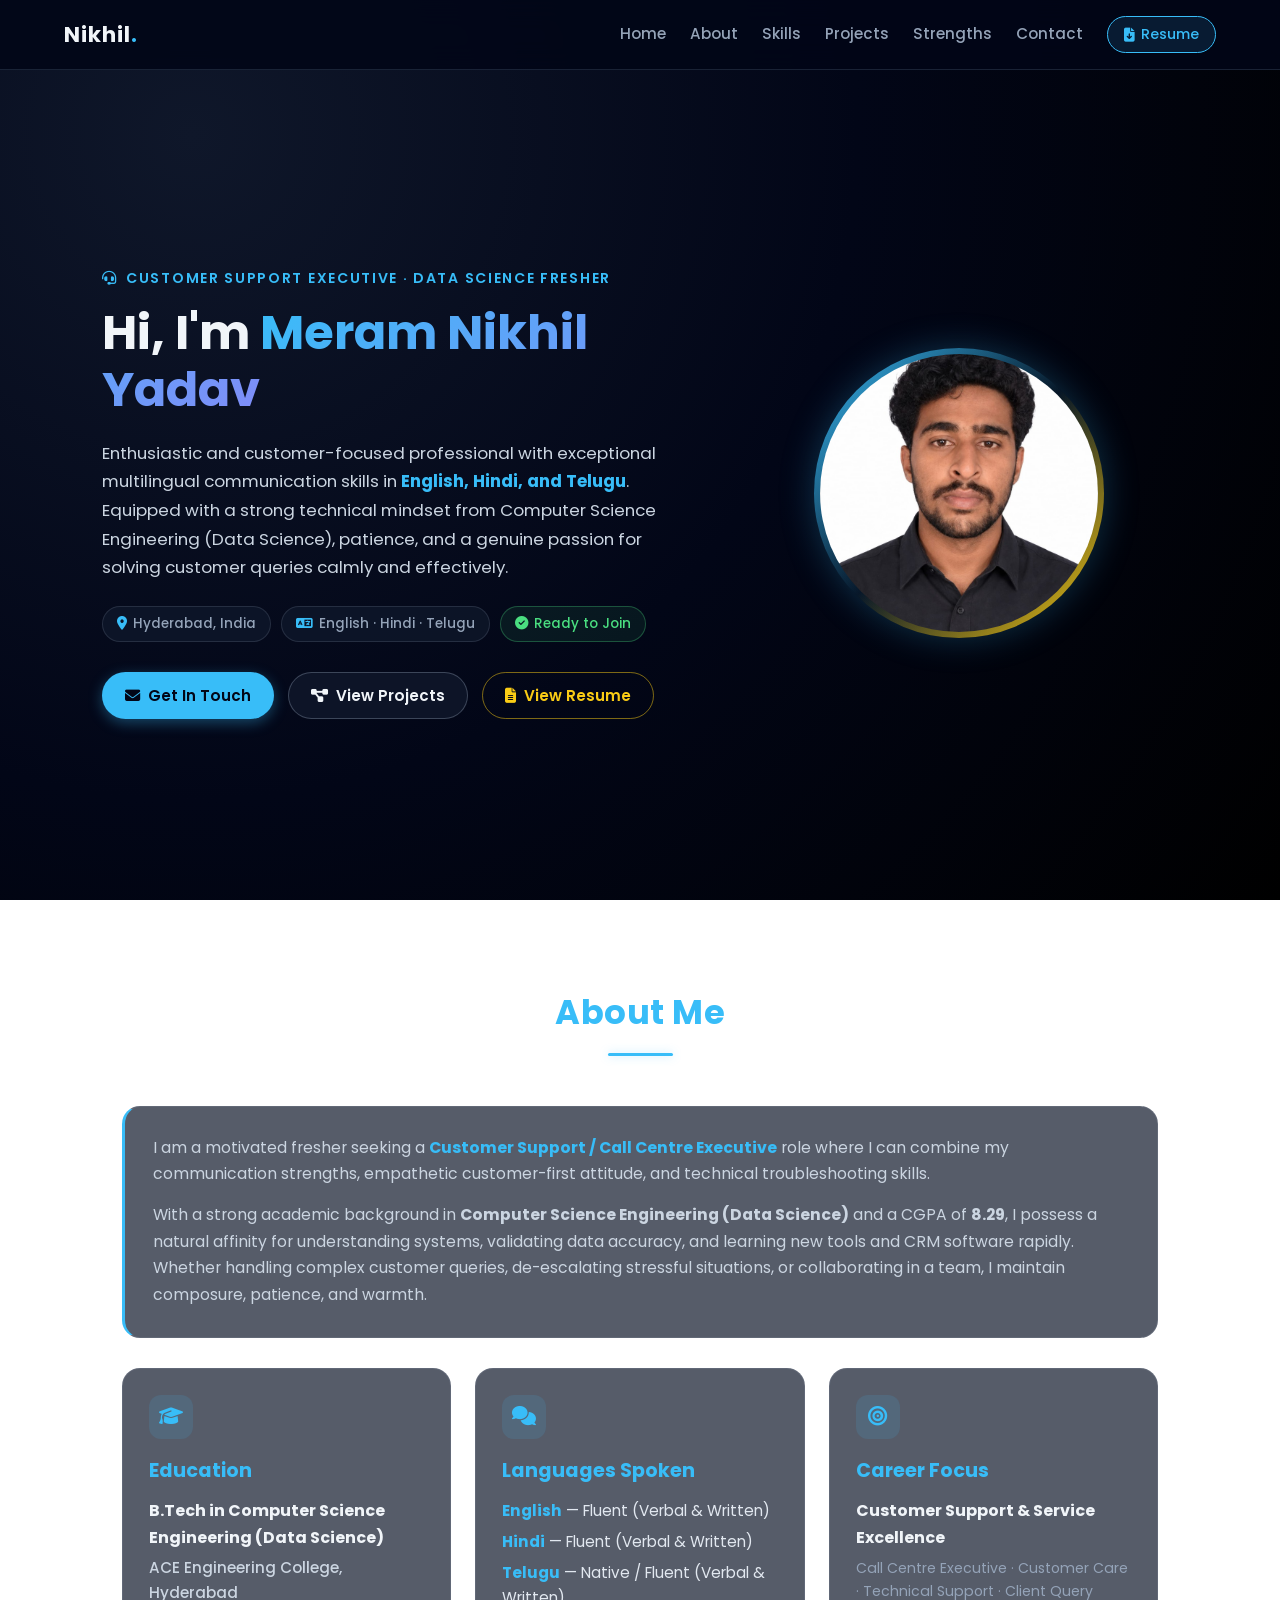
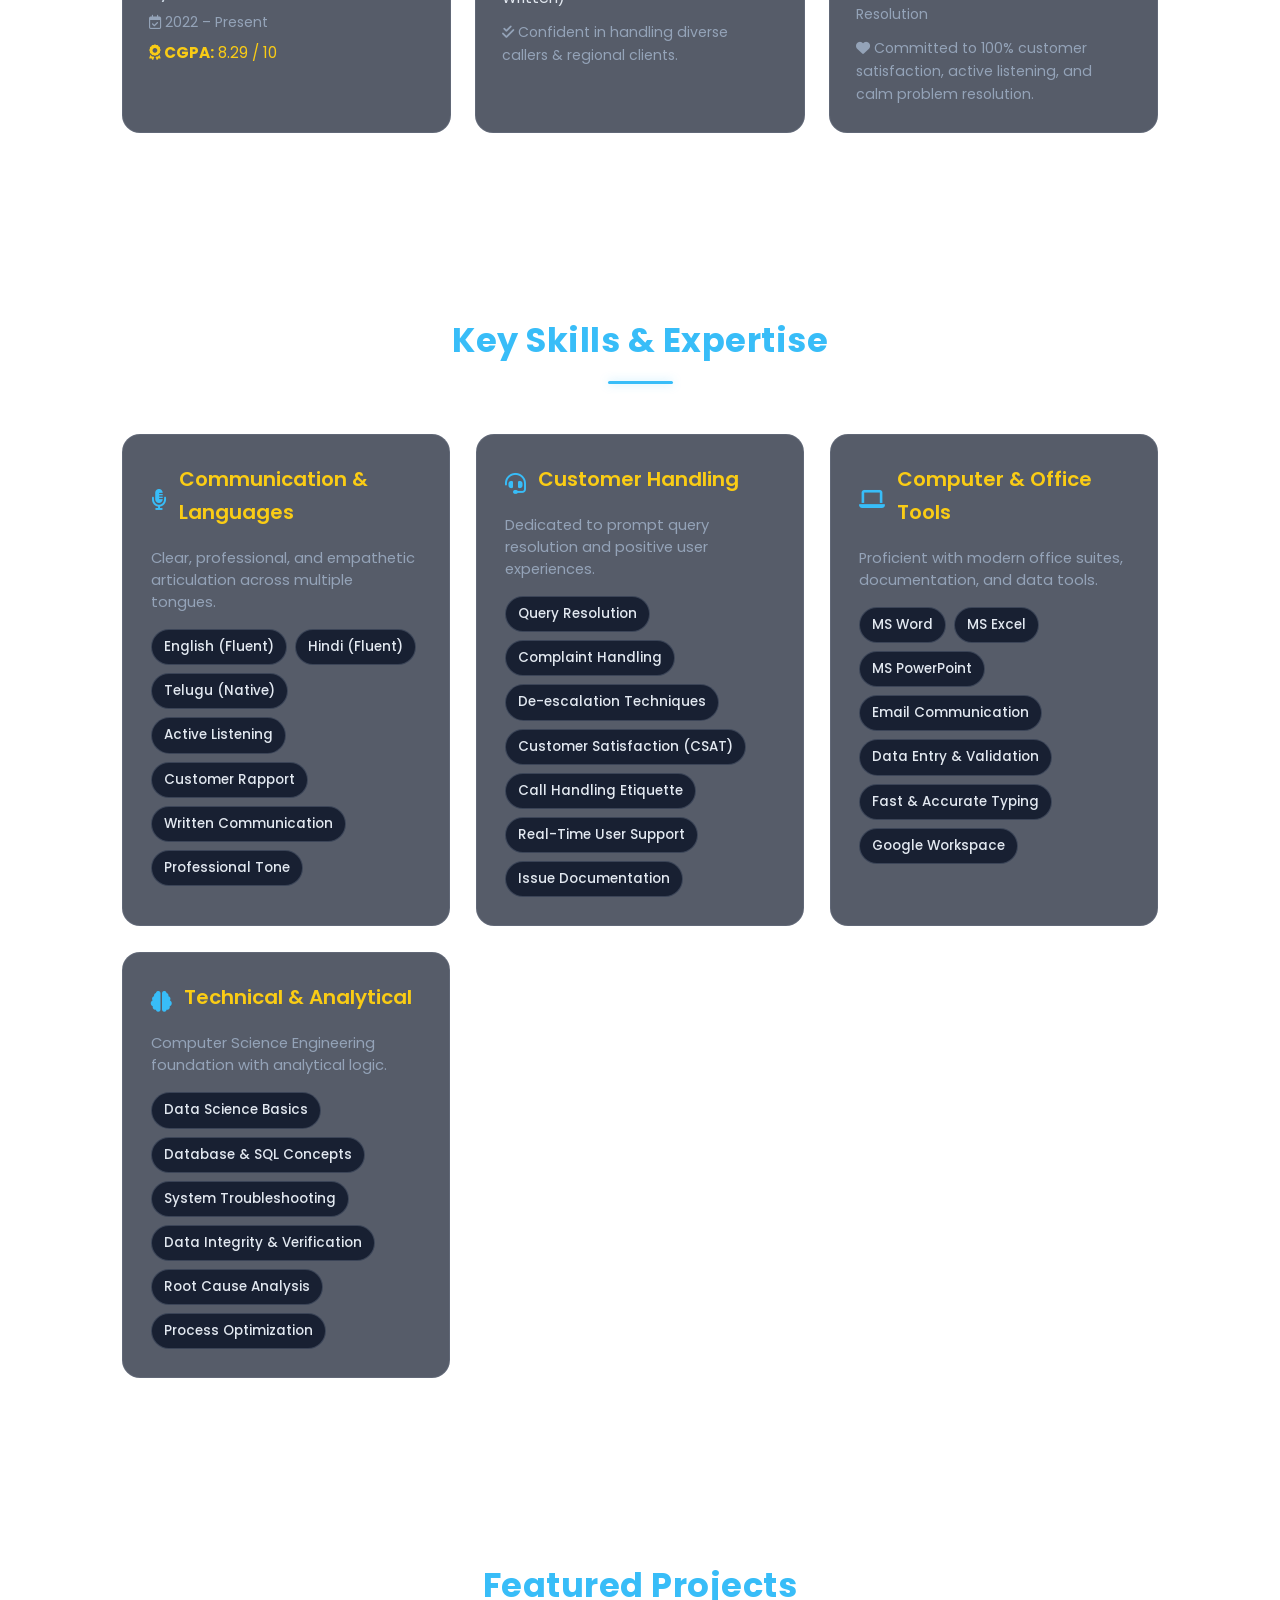
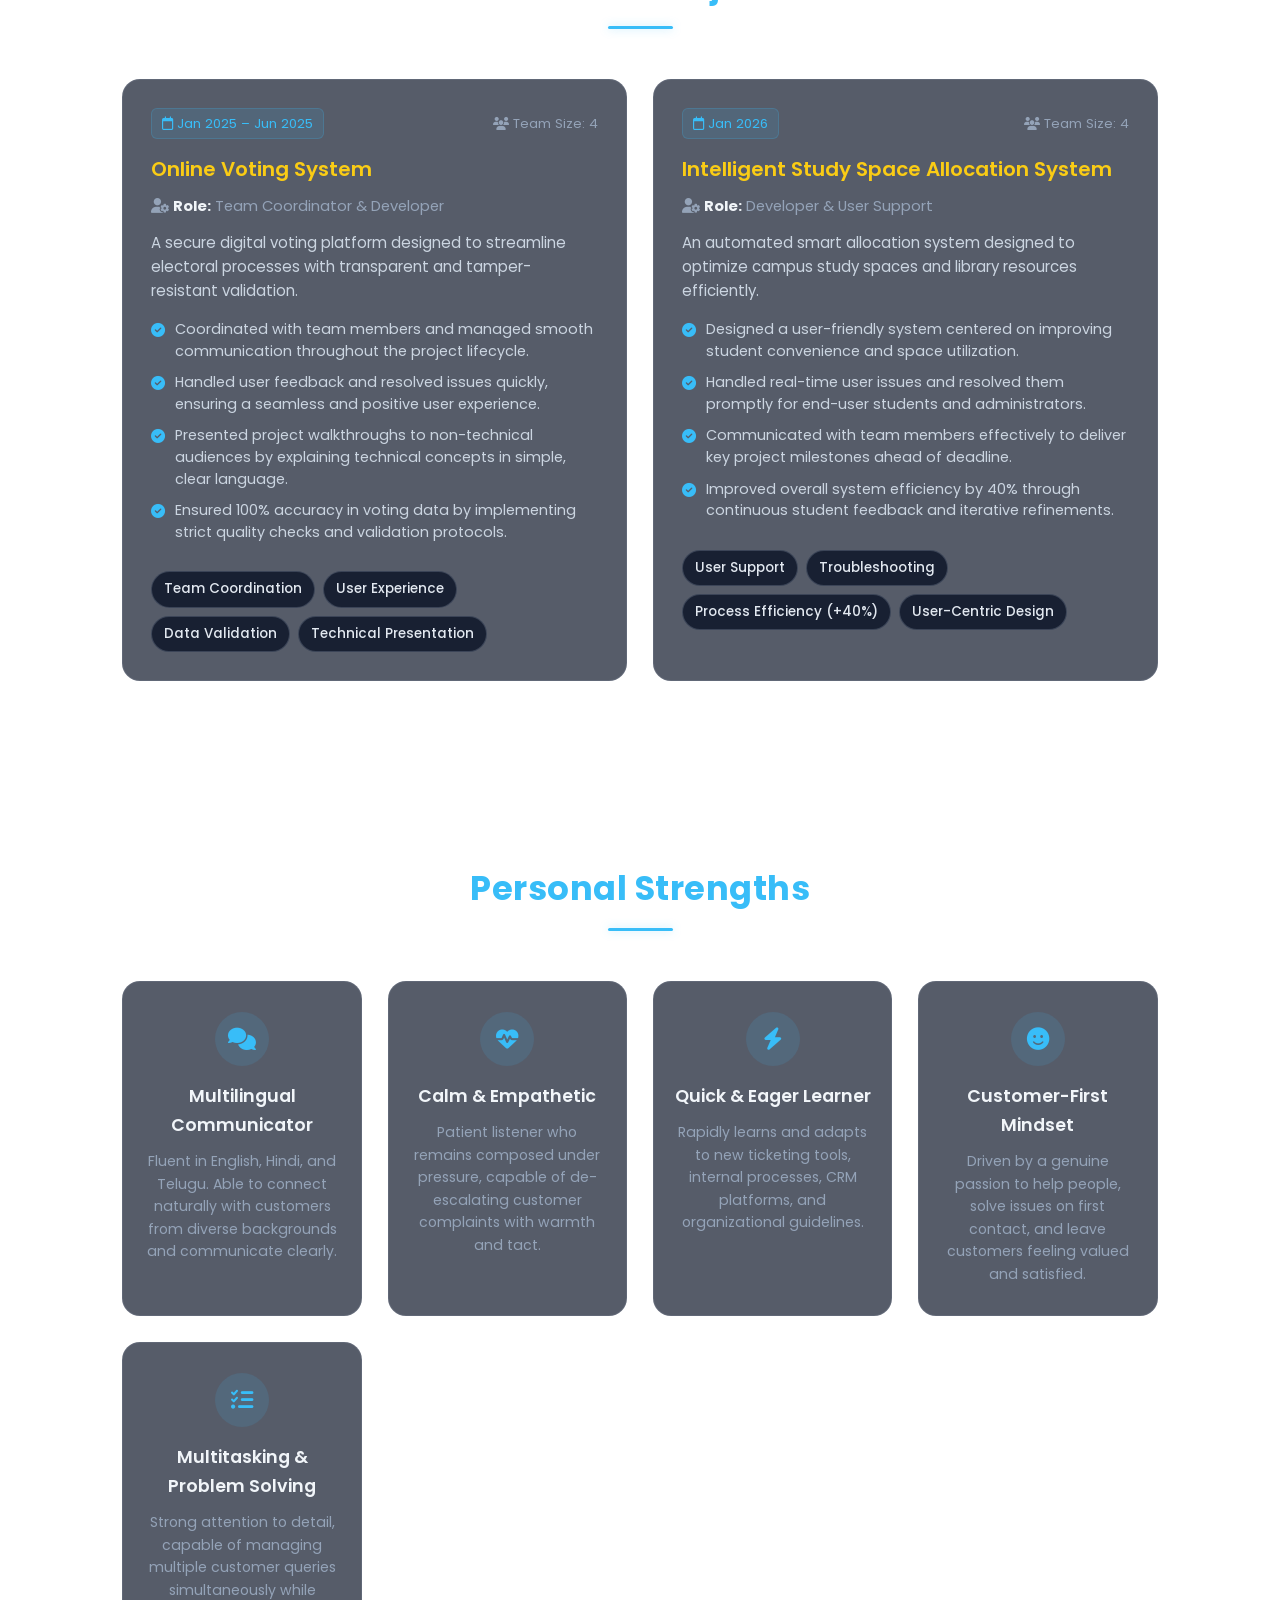
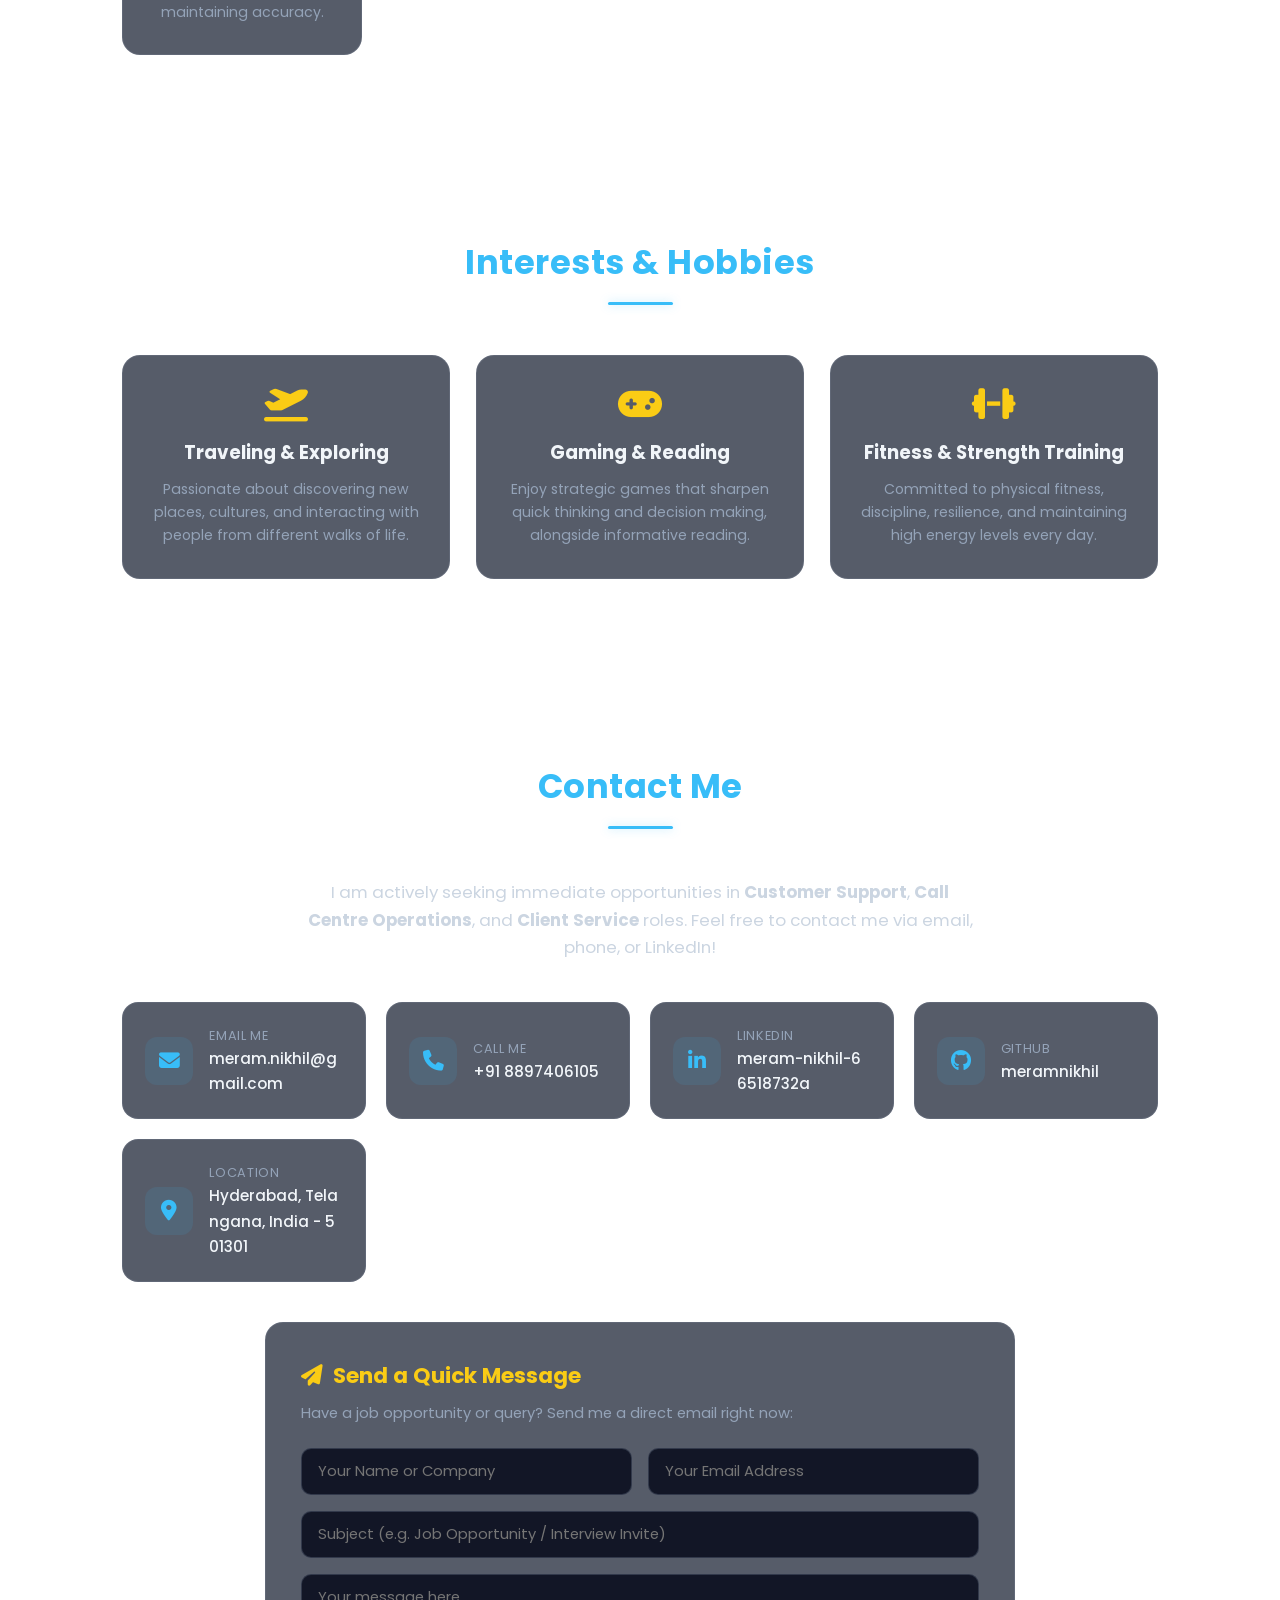
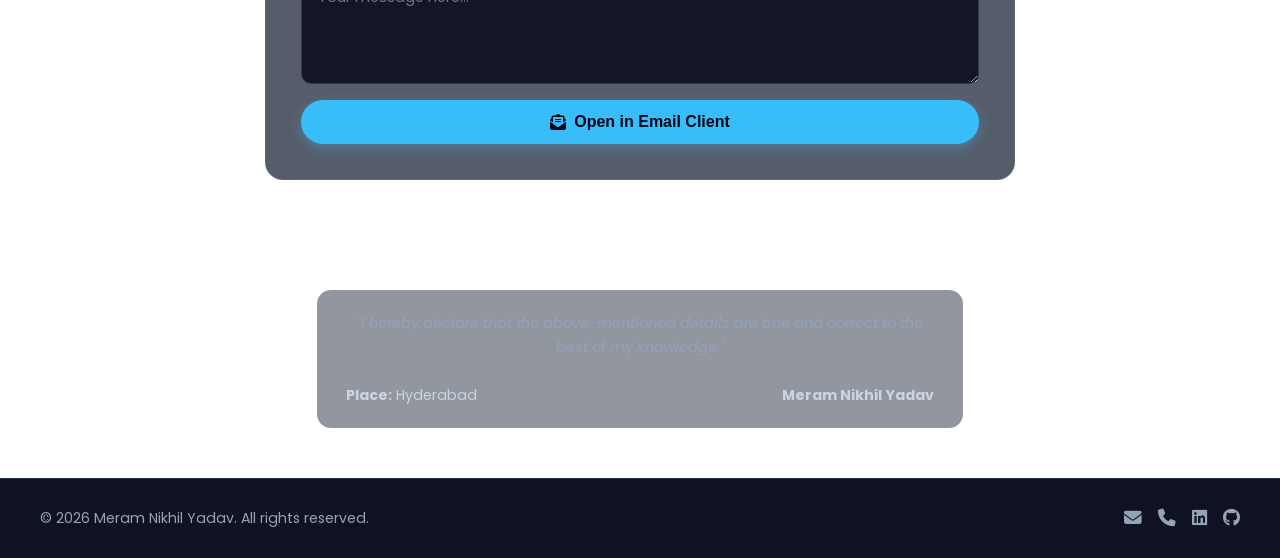
==== commit 7af93942: "Add GitHub profile links for meramnikhil and update documentation" ====
--- a/index.html
+++ b/index.html
@@ -377,6 +377,14 @@
           </div>
         </a>
 
+        <a href="https://github.com/meramnikhil" target="_blank" rel="noopener noreferrer" class="contact-card">
+          <div class="contact-icon"><i class="fa-brands fa-github"></i></div>
+          <div class="contact-details">
+            <span class="contact-label">GitHub</span>
+            <span class="contact-value">meramnikhil</span>
+          </div>
+        </a>
+
         <div class="contact-card no-link">
           <div class="contact-icon"><i class="fa-solid fa-location-dot"></i></div>
           <div class="contact-details">
@@ -430,9 +438,10 @@
     <div class="footer-content">
       <p>© <span id="year"></span> Meram Nikhil Yadav. All rights reserved.</p>
       <div class="footer-links">
-        <a href="mailto:meram.nikhil@gmail.com"><i class="fa-solid fa-envelope"></i></a>
-        <a href="tel:+918897406105"><i class="fa-solid fa-phone"></i></a>
-        <a href="https://linkedin.com/in/meram-nikhil-66518732a/" target="_blank"><i class="fa-brands fa-linkedin"></i></a>
+        <a href="mailto:meram.nikhil@gmail.com" title="Email"><i class="fa-solid fa-envelope"></i></a>
+        <a href="tel:+918897406105" title="Call"><i class="fa-solid fa-phone"></i></a>
+        <a href="https://linkedin.com/in/meram-nikhil-66518732a/" target="_blank" title="LinkedIn"><i class="fa-brands fa-linkedin"></i></a>
+        <a href="https://github.com/meramnikhil" target="_blank" title="GitHub"><i class="fa-brands fa-github"></i></a>
       </div>
     </div>
   </footer>
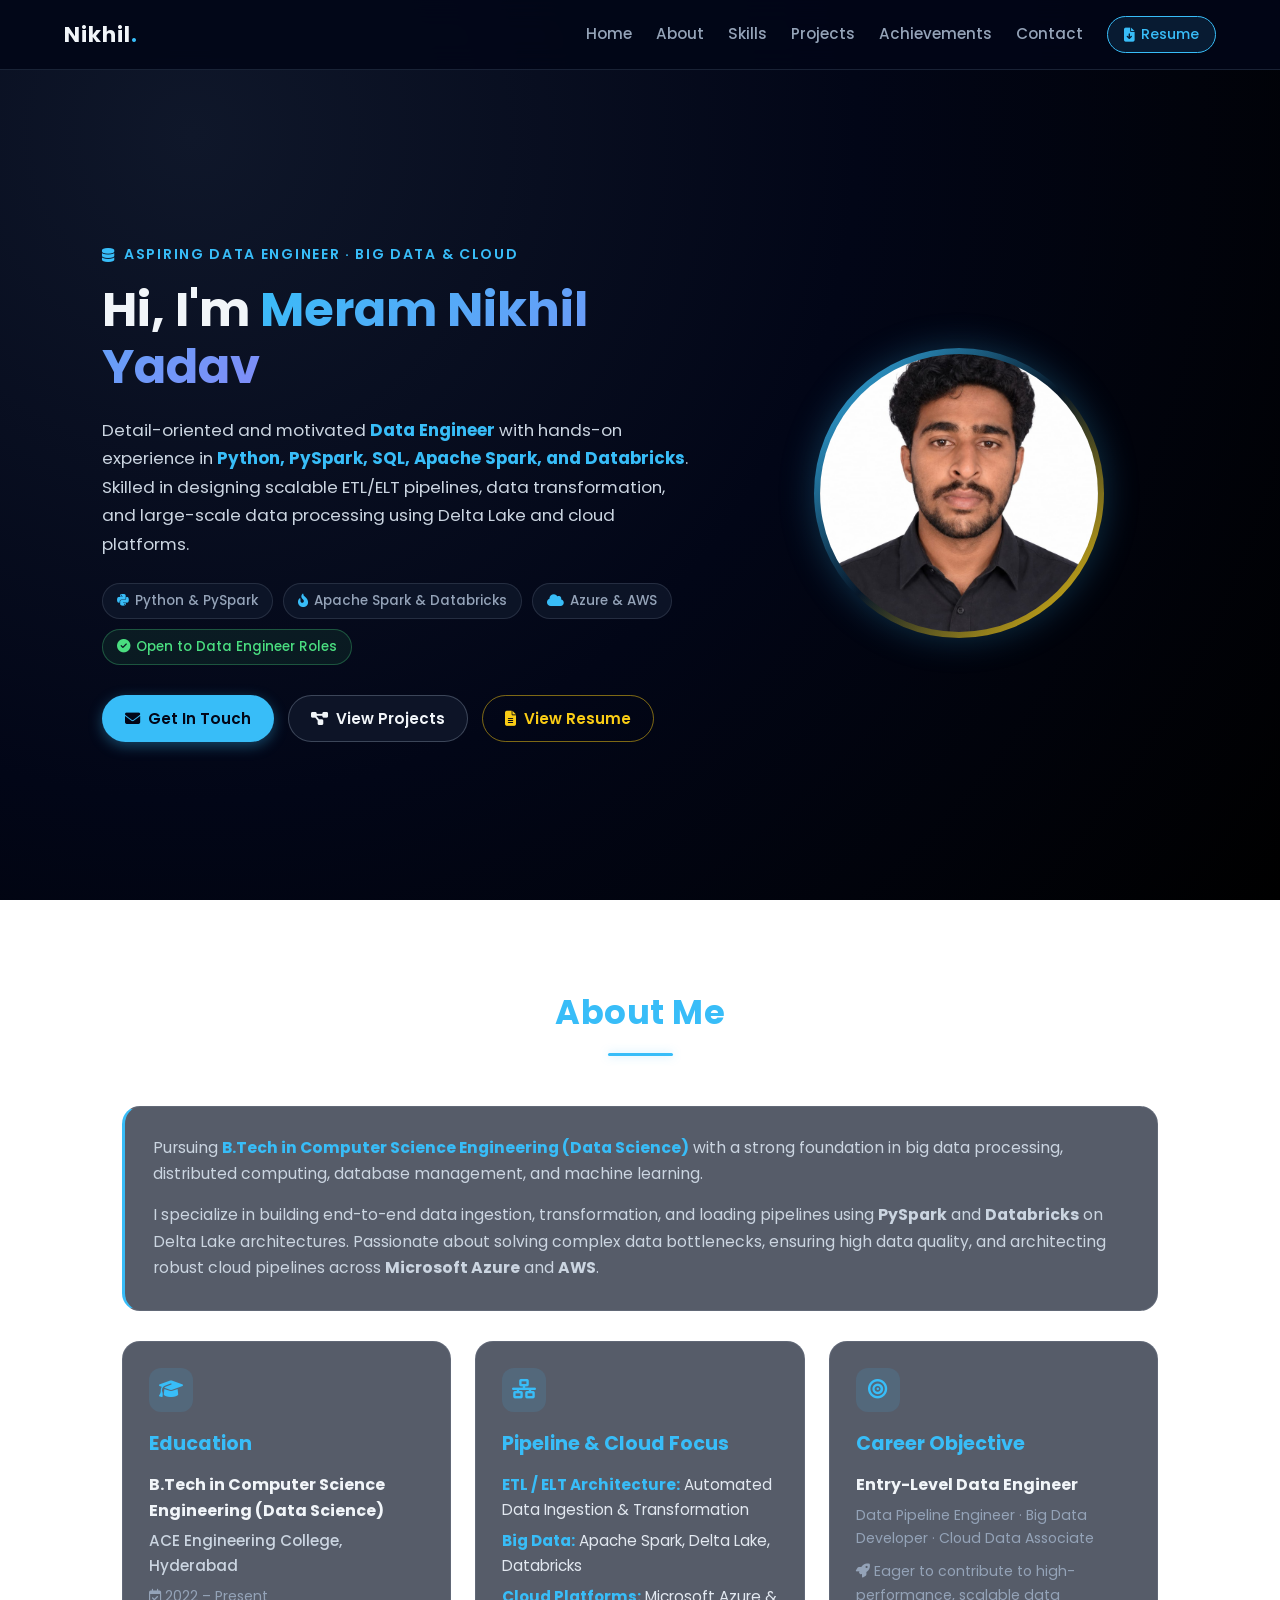
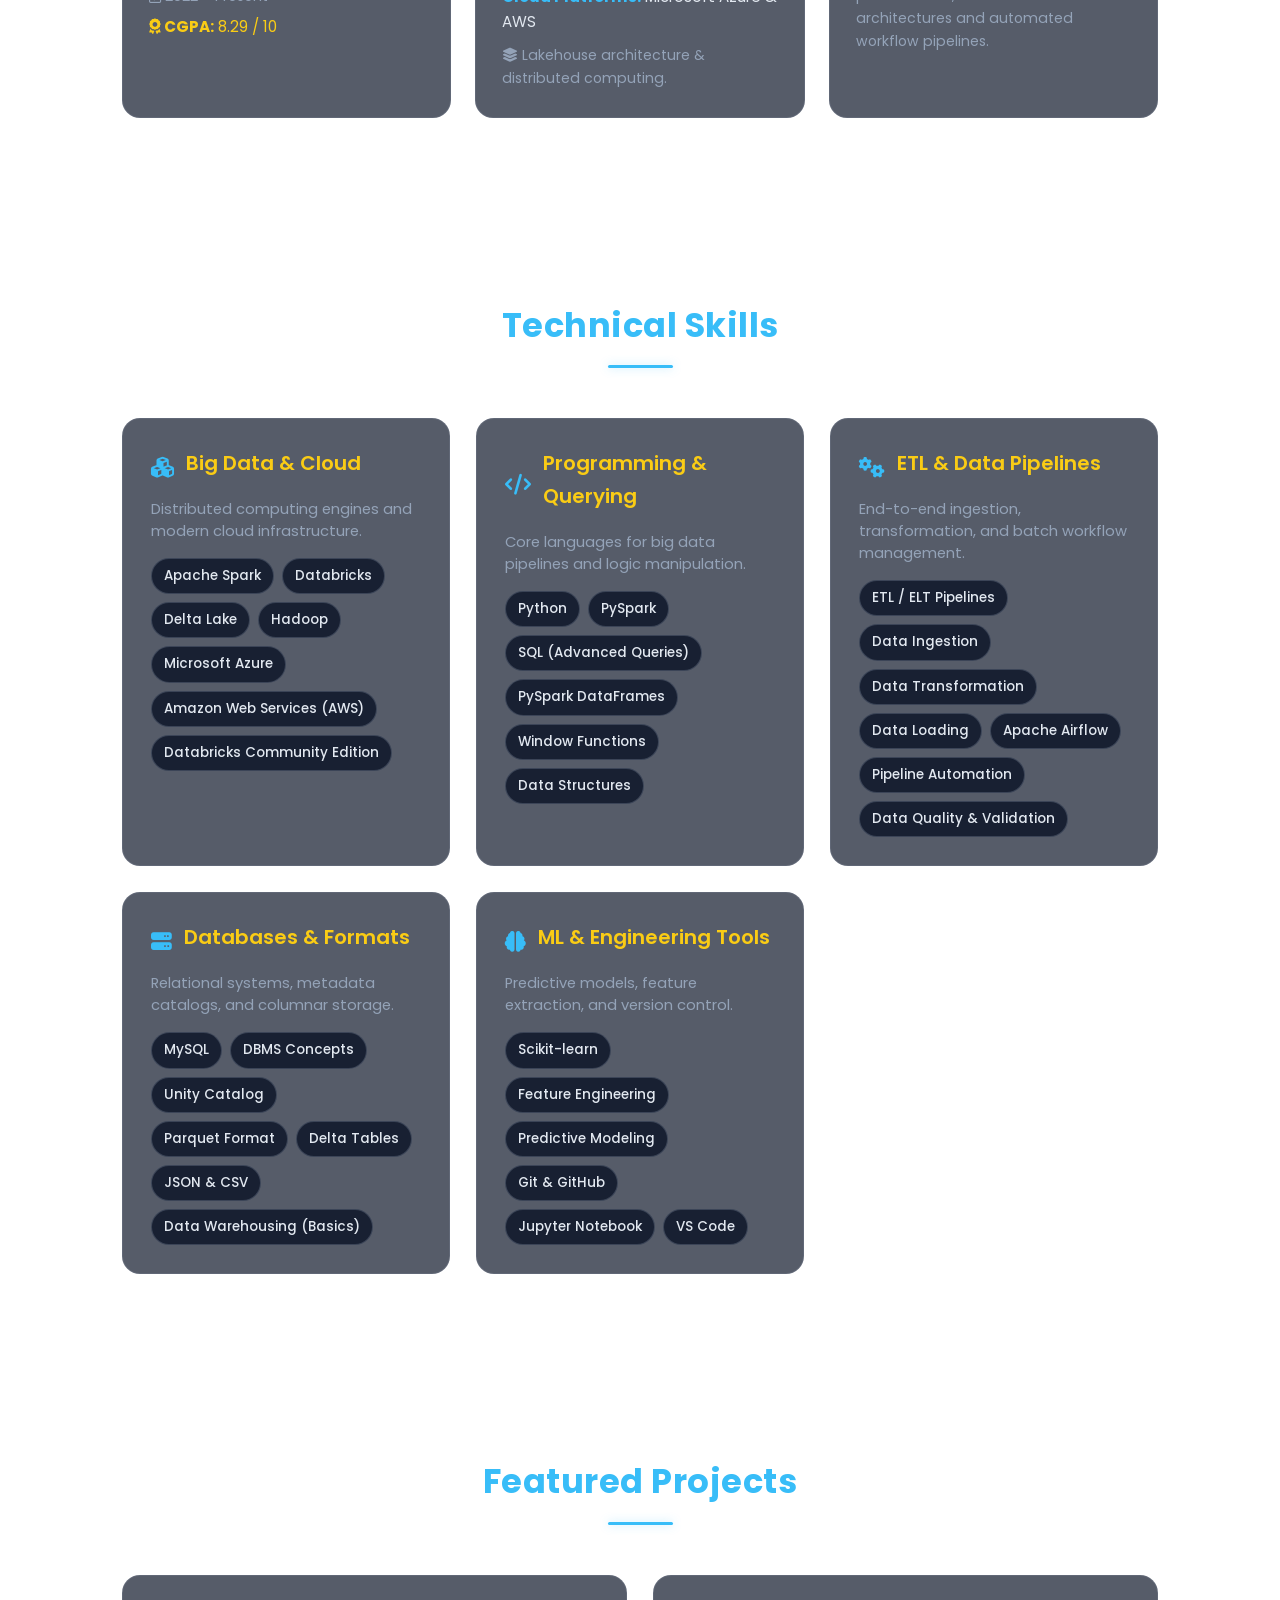
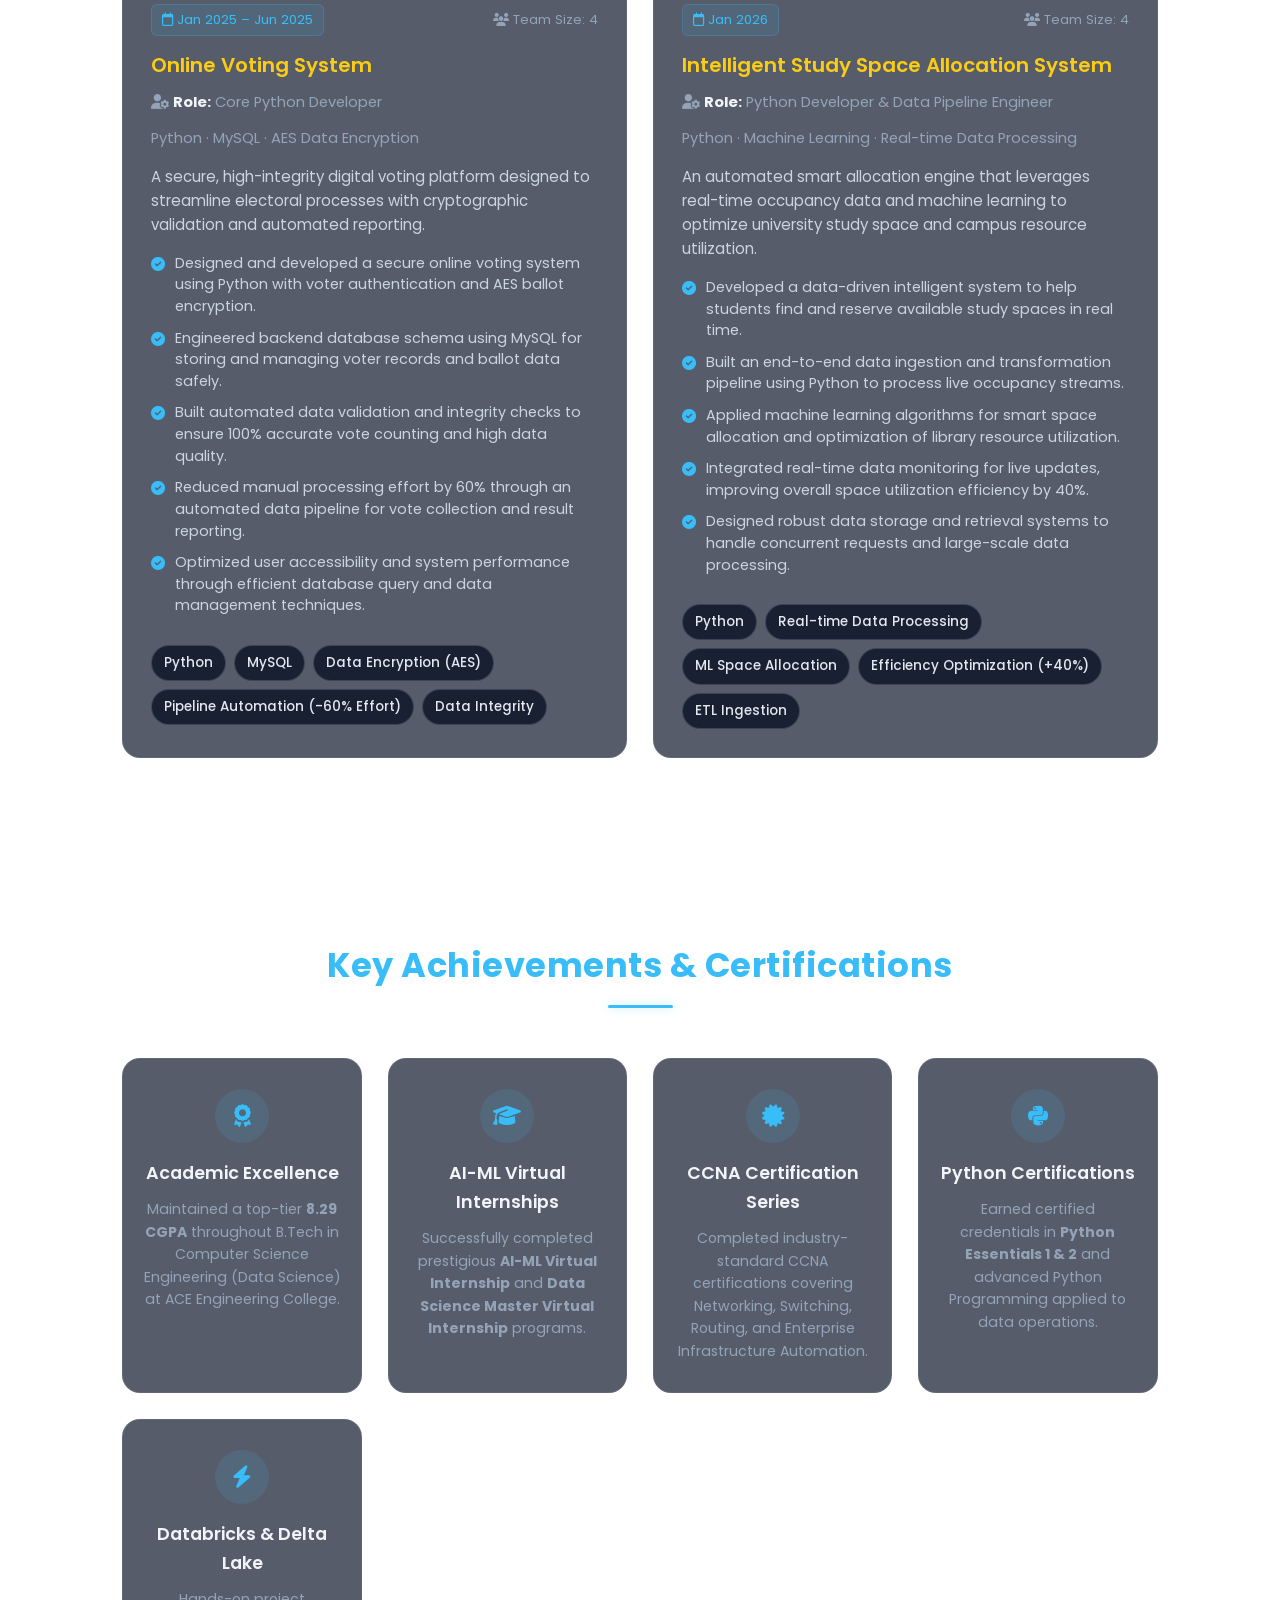
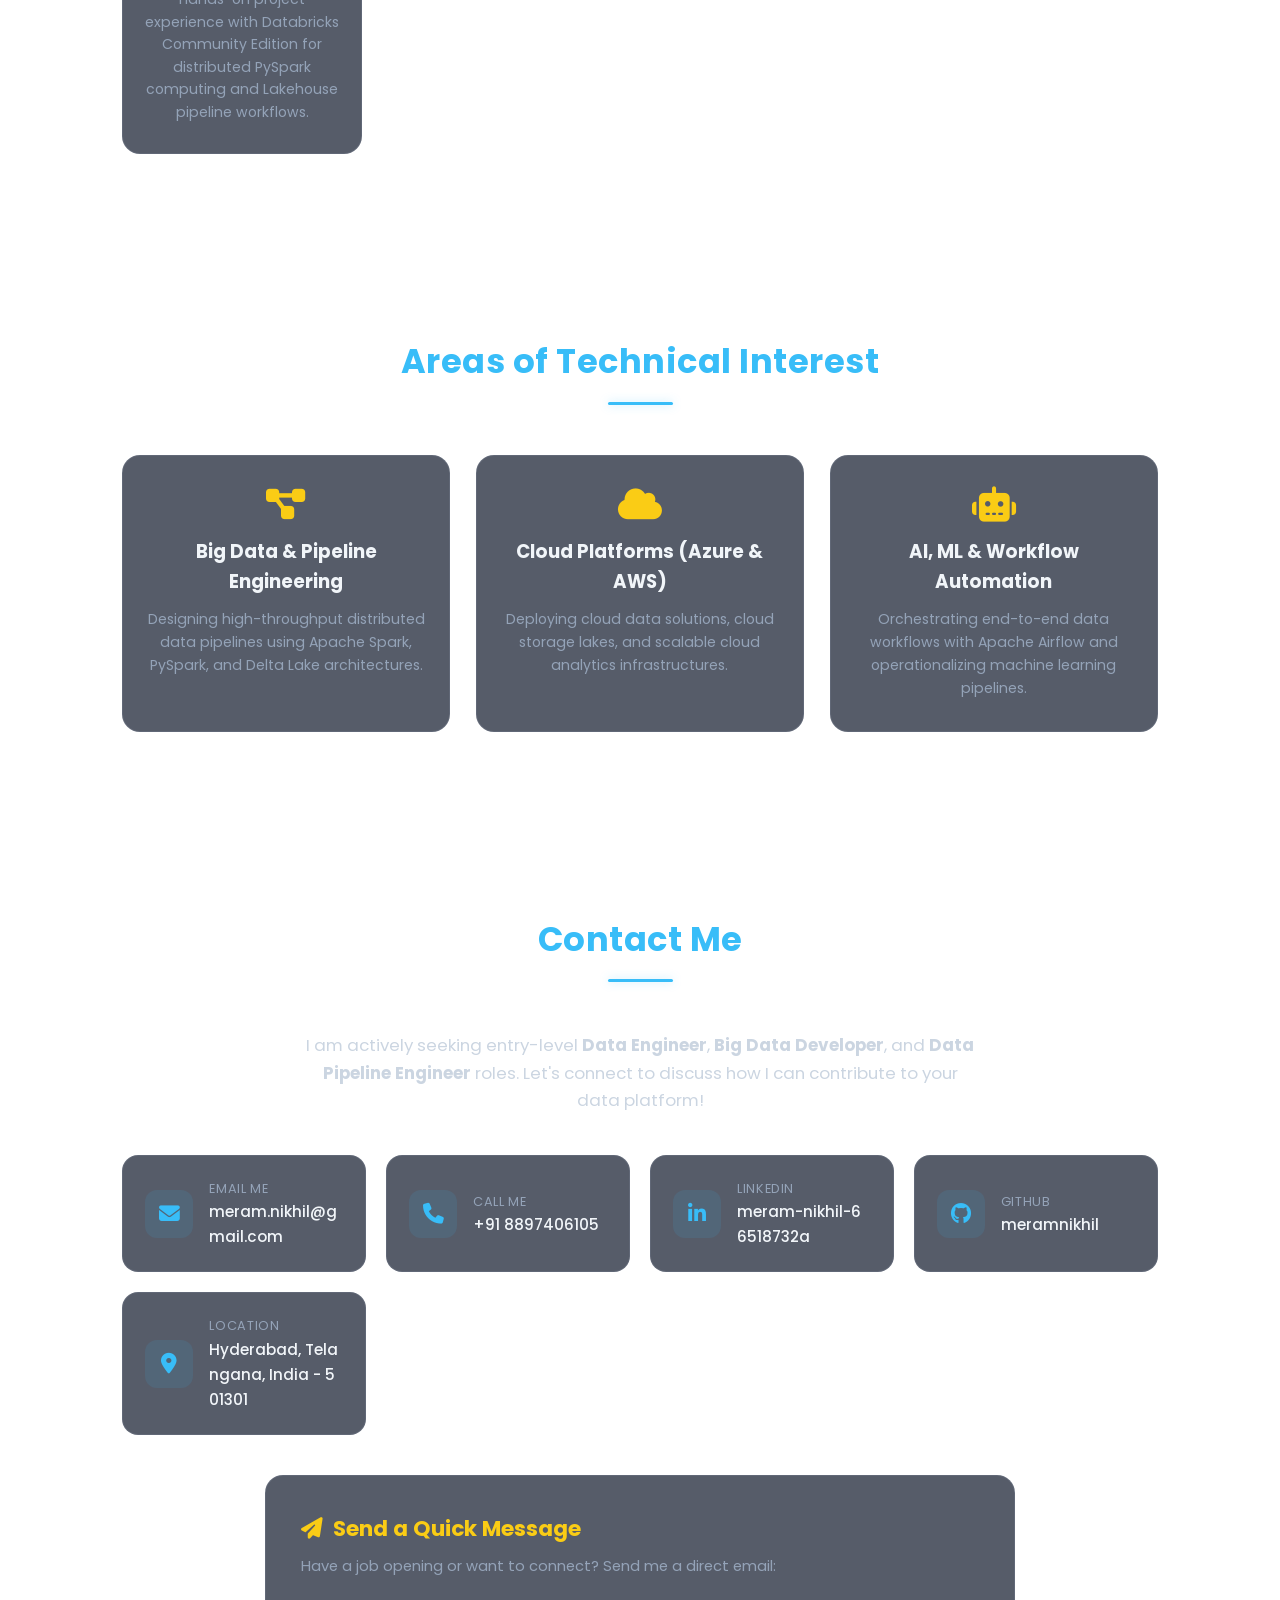
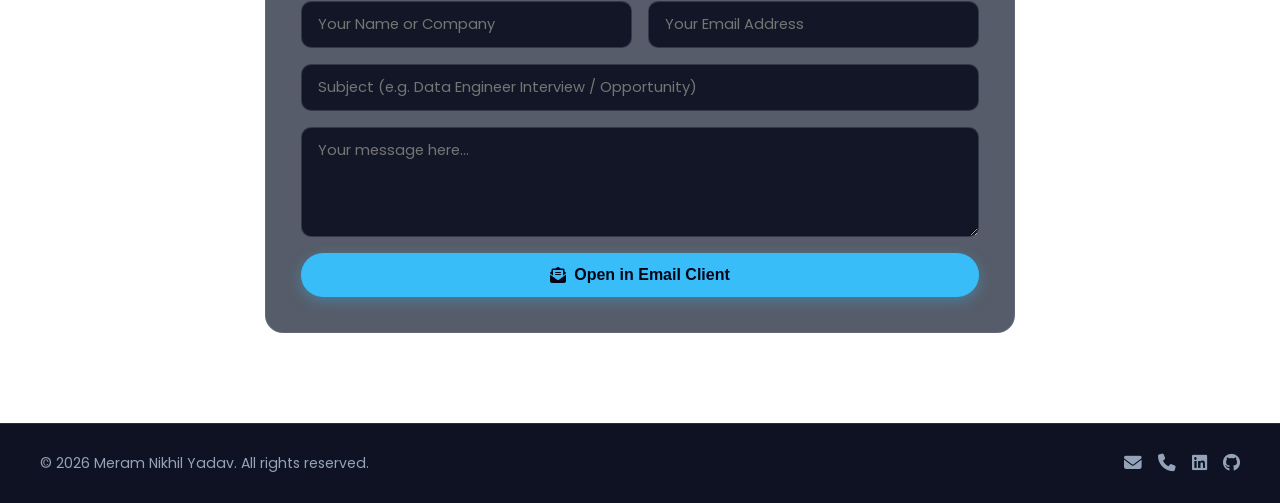
==== commit 30a5b121: "Update portfolio and resume to Data Engineer profile with big data, PySpark, and cloud skills" ====
--- a/index.html
+++ b/index.html
@@ -3,7 +3,7 @@
 <head>
   <meta charset="UTF-8">
   <meta name="viewport" content="width=device-width, initial-scale=1.0">
-  <title>Meram Nikhil Yadav | Portfolio</title>
+  <title>Meram Nikhil Yadav | Data Engineer Portfolio</title>
   
   <!-- Google Fonts: Poppins -->
   <link rel="preconnect" href="https://fonts.googleapis.com">
@@ -28,7 +28,7 @@
         <li><a href="#about">About</a></li>
         <li><a href="#skills">Skills</a></li>
         <li><a href="#projects">Projects</a></li>
-        <li><a href="#strengths">Strengths</a></li>
+        <li><a href="#achievements">Achievements</a></li>
         <li><a href="#contact">Contact</a></li>
         <li><a href="resume.html" target="_blank" class="nav-resume-btn"><i class="fa-solid fa-file-arrow-down"></i> Resume</a></li>
       </ul>
@@ -45,17 +45,18 @@
   <section id="hero" class="hero">
     <div class="hero-content">
       <div class="hero-text">
-        <p class="hero-tag"><i class="fa-solid fa-headset"></i> Customer Support Executive · Data Science Fresher</p>
+        <p class="hero-tag"><i class="fa-solid fa-database"></i> Aspiring Data Engineer · Big Data & Cloud</p>
         <h1>Hi, I'm <span>Meram Nikhil Yadav</span></h1>
         <p class="hero-description">
-          Enthusiastic and customer-focused professional with exceptional multilingual communication skills in <strong>English, Hindi, and Telugu</strong>. Equipped with a strong technical mindset from Computer Science Engineering (Data Science), patience, and a genuine passion for solving customer queries calmly and effectively.
+          Detail-oriented and motivated <strong>Data Engineer</strong> with hands-on experience in <strong>Python, PySpark, SQL, Apache Spark, and Databricks</strong>. Skilled in designing scalable ETL/ELT pipelines, data transformation, and large-scale data processing using Delta Lake and cloud platforms.
         </p>
 
-        <!-- Quick highlights badges -->
+        <!-- Tech badges -->
         <div class="hero-badges">
-          <span class="badge"><i class="fa-solid fa-location-dot"></i> Hyderabad, India</span>
-          <span class="badge"><i class="fa-solid fa-language"></i> English · Hindi · Telugu</span>
-          <span class="badge highlight-badge"><i class="fa-solid fa-circle-check"></i> Ready to Join</span>
+          <span class="badge"><i class="fa-brands fa-python"></i> Python & PySpark</span>
+          <span class="badge"><i class="fa-solid fa-fire-flame-curved"></i> Apache Spark & Databricks</span>
+          <span class="badge"><i class="fa-solid fa-cloud"></i> Azure & AWS</span>
+          <span class="badge highlight-badge"><i class="fa-solid fa-circle-check"></i> Open to Data Engineer Roles</span>
         </div>
 
         <div class="hero-actions">
@@ -83,10 +84,10 @@
     <div class="about-content">
       <div class="about-summary card">
         <p class="lead-text">
-          I am a motivated fresher seeking a <strong>Customer Support / Call Centre Executive</strong> role where I can combine my communication strengths, empathetic customer-first attitude, and technical troubleshooting skills.
+          Pursuing <strong>B.Tech in Computer Science Engineering (Data Science)</strong> with a strong foundation in big data processing, distributed computing, database management, and machine learning.
         </p>
         <p>
-          With a strong academic background in <strong>Computer Science Engineering (Data Science)</strong> and a CGPA of <strong>8.29</strong>, I possess a natural affinity for understanding systems, validating data accuracy, and learning new tools and CRM software rapidly. Whether handling complex customer queries, de-escalating stressful situations, or collaborating in a team, I maintain composure, patience, and warmth.
+          I specialize in building end-to-end data ingestion, transformation, and loading pipelines using <strong>PySpark</strong> and <strong>Databricks</strong> on Delta Lake architectures. Passionate about solving complex data bottlenecks, ensuring high data quality, and architecting robust cloud pipelines across <strong>Microsoft Azure</strong> and <strong>AWS</strong>.
         </p>
       </div>
 
@@ -101,23 +102,23 @@
           <p class="sub-detail highlight-score"><i class="fa-solid fa-award"></i> <strong>CGPA:</strong> 8.29 / 10</p>
         </div>
 
-        <!-- Languages Card -->
+        <!-- Core Focus Card -->
         <div class="about-card">
-          <div class="card-icon"><i class="fa-solid fa-comments"></i></div>
-          <h3>Languages Spoken</h3>
-          <p class="lang-item"><strong>English</strong> — Fluent (Verbal & Written)</p>
-          <p class="lang-item"><strong>Hindi</strong> — Fluent (Verbal & Written)</p>
-          <p class="lang-item"><strong>Telugu</strong> — Native / Fluent (Verbal & Written)</p>
-          <p class="sub-detail mt-2"><i class="fa-solid fa-check-double"></i> Confident in handling diverse callers & regional clients.</p>
+          <div class="card-icon"><i class="fa-solid fa-network-wired"></i></div>
+          <h3>Pipeline & Cloud Focus</h3>
+          <p class="lang-item"><strong>ETL / ELT Architecture:</strong> Automated Data Ingestion & Transformation</p>
+          <p class="lang-item"><strong>Big Data:</strong> Apache Spark, Delta Lake, Databricks</p>
+          <p class="lang-item"><strong>Cloud Platforms:</strong> Microsoft Azure & AWS</p>
+          <p class="sub-detail mt-2"><i class="fa-solid fa-layer-group"></i> Lakehouse architecture & distributed computing.</p>
         </div>
 
         <!-- Career Objective -->
         <div class="about-card">
           <div class="card-icon"><i class="fa-solid fa-bullseye"></i></div>
-          <h3>Career Focus</h3>
-          <p><strong>Customer Support & Service Excellence</strong></p>
-          <p class="sub-detail">Call Centre Executive · Customer Care · Technical Support · Client Query Resolution</p>
-          <p class="sub-detail mt-2"><i class="fa-solid fa-heart"></i> Committed to 100% customer satisfaction, active listening, and calm problem resolution.</p>
+          <h3>Career Objective</h3>
+          <p><strong>Entry-Level Data Engineer</strong></p>
+          <p class="sub-detail">Data Pipeline Engineer · Big Data Developer · Cloud Data Associate</p>
+          <p class="sub-detail mt-2"><i class="fa-solid fa-rocket"></i> Eager to contribute to high-performance, scalable data architectures and automated workflow pipelines.</p>
         </div>
       </div>
     </div>
@@ -126,79 +127,96 @@
   <!-- SKILLS SECTION -->
   <section id="skills" class="section">
     <div class="section-header">
-      <h2>Key Skills & Expertise</h2>
+      <h2>Technical Skills</h2>
       <span class="section-line"></span>
     </div>
 
     <div class="card-grid">
-      <!-- Communication -->
+      <!-- Big Data & Cloud -->
       <article class="card">
         <div class="skill-header">
-          <i class="fa-solid fa-microphone-lines skill-icon"></i>
-          <h3 class="card-title">Communication & Languages</h3>
-        </div>
-        <p class="card-subtitle">Clear, professional, and empathetic articulation across multiple tongues.</p>
+          <i class="fa-solid fa-cubes skill-icon"></i>
+          <h3 class="card-title">Big Data & Cloud</h3>
+        </div>
+        <p class="card-subtitle">Distributed computing engines and modern cloud infrastructure.</p>
         <ul class="pill-list">
-          <li>English (Fluent)</li>
-          <li>Hindi (Fluent)</li>
-          <li>Telugu (Native)</li>
-          <li>Active Listening</li>
-          <li>Customer Rapport</li>
-          <li>Written Communication</li>
-          <li>Professional Tone</li>
-        </ul>
-      </article>
-
-      <!-- Customer Handling -->
+          <li>Apache Spark</li>
+          <li>Databricks</li>
+          <li>Delta Lake</li>
+          <li>Hadoop</li>
+          <li>Microsoft Azure</li>
+          <li>Amazon Web Services (AWS)</li>
+          <li>Databricks Community Edition</li>
+        </ul>
+      </article>
+
+      <!-- Programming & Querying -->
       <article class="card">
         <div class="skill-header">
-          <i class="fa-solid fa-headset skill-icon"></i>
-          <h3 class="card-title">Customer Handling</h3>
-        </div>
-        <p class="card-subtitle">Dedicated to prompt query resolution and positive user experiences.</p>
+          <i class="fa-solid fa-code skill-icon"></i>
+          <h3 class="card-title">Programming & Querying</h3>
+        </div>
+        <p class="card-subtitle">Core languages for big data pipelines and logic manipulation.</p>
         <ul class="pill-list">
-          <li>Query Resolution</li>
-          <li>Complaint Handling</li>
-          <li>De-escalation Techniques</li>
-          <li>Customer Satisfaction (CSAT)</li>
-          <li>Call Handling Etiquette</li>
-          <li>Real-Time User Support</li>
-          <li>Issue Documentation</li>
-        </ul>
-      </article>
-
-      <!-- Computer Skills -->
+          <li>Python</li>
+          <li>PySpark</li>
+          <li>SQL (Advanced Queries)</li>
+          <li>PySpark DataFrames</li>
+          <li>Window Functions</li>
+          <li>Data Structures</li>
+        </ul>
+      </article>
+
+      <!-- ETL & Data Pipelines -->
       <article class="card">
         <div class="skill-header">
-          <i class="fa-solid fa-laptop skill-icon"></i>
-          <h3 class="card-title">Computer & Office Tools</h3>
-        </div>
-        <p class="card-subtitle">Proficient with modern office suites, documentation, and data tools.</p>
+          <i class="fa-solid fa-gears skill-icon"></i>
+          <h3 class="card-title">ETL & Data Pipelines</h3>
+        </div>
+        <p class="card-subtitle">End-to-end ingestion, transformation, and batch workflow management.</p>
         <ul class="pill-list">
-          <li>MS Word</li>
-          <li>MS Excel</li>
-          <li>MS PowerPoint</li>
-          <li>Email Communication</li>
-          <li>Data Entry & Validation</li>
-          <li>Fast & Accurate Typing</li>
-          <li>Google Workspace</li>
-        </ul>
-      </article>
-
-      <!-- Technical & Soft Skills -->
+          <li>ETL / ELT Pipelines</li>
+          <li>Data Ingestion</li>
+          <li>Data Transformation</li>
+          <li>Data Loading</li>
+          <li>Apache Airflow</li>
+          <li>Pipeline Automation</li>
+          <li>Data Quality & Validation</li>
+        </ul>
+      </article>
+
+      <!-- Databases & Storage -->
+      <article class="card">
+        <div class="skill-header">
+          <i class="fa-solid fa-server skill-icon"></i>
+          <h3 class="card-title">Databases & Formats</h3>
+        </div>
+        <p class="card-subtitle">Relational systems, metadata catalogs, and columnar storage.</p>
+        <ul class="pill-list">
+          <li>MySQL</li>
+          <li>DBMS Concepts</li>
+          <li>Unity Catalog</li>
+          <li>Parquet Format</li>
+          <li>Delta Tables</li>
+          <li>JSON & CSV</li>
+          <li>Data Warehousing (Basics)</li>
+        </ul>
+      </article>
+
+      <!-- Machine Learning & Tools -->
       <article class="card">
         <div class="skill-header">
           <i class="fa-solid fa-brain skill-icon"></i>
-          <h3 class="card-title">Technical & Analytical</h3>
-        </div>
-        <p class="card-subtitle">Computer Science Engineering foundation with analytical logic.</p>
+          <h3 class="card-title">ML & Engineering Tools</h3>
+        </div>
+        <p class="card-subtitle">Predictive models, feature extraction, and version control.</p>
         <ul class="pill-list">
-          <li>Data Science Basics</li>
-          <li>Database & SQL Concepts</li>
-          <li>System Troubleshooting</li>
-          <li>Data Integrity & Verification</li>
-          <li>Root Cause Analysis</li>
-          <li>Process Optimization</li>
+          <li>Scikit-learn</li>
+          <li>Feature Engineering</li>
+          <li>Predictive Modeling</li>
+          <li>Git & GitHub</li>
+          <li>Jupyter Notebook</li>
+          <li>VS Code</li>
         </ul>
       </article>
     </div>
@@ -220,24 +238,27 @@
         </div>
         
         <h3 class="card-title">Online Voting System</h3>
-        <p class="card-role"><i class="fa-solid fa-user-gear"></i> <strong>Role:</strong> Team Coordinator & Developer</p>
+        <p class="card-role"><i class="fa-solid fa-user-gear"></i> <strong>Role:</strong> Core Python Developer</p>
+        <p class="card-subtitle">Python · MySQL · AES Data Encryption</p>
         
         <p class="card-description">
-          A secure digital voting platform designed to streamline electoral processes with transparent and tamper-resistant validation.
+          A secure, high-integrity digital voting platform designed to streamline electoral processes with cryptographic validation and automated reporting.
         </p>
 
         <ul class="card-list">
-          <li><i class="fa-solid fa-circle-check"></i> Coordinated with team members and managed smooth communication throughout the project lifecycle.</li>
-          <li><i class="fa-solid fa-circle-check"></i> Handled user feedback and resolved issues quickly, ensuring a seamless and positive user experience.</li>
-          <li><i class="fa-solid fa-circle-check"></i> Presented project walkthroughs to non-technical audiences by explaining technical concepts in simple, clear language.</li>
-          <li><i class="fa-solid fa-circle-check"></i> Ensured 100% accuracy in voting data by implementing strict quality checks and validation protocols.</li>
+          <li><i class="fa-solid fa-circle-check"></i> Designed and developed a secure online voting system using Python with voter authentication and AES ballot encryption.</li>
+          <li><i class="fa-solid fa-circle-check"></i> Engineered backend database schema using MySQL for storing and managing voter records and ballot data safely.</li>
+          <li><i class="fa-solid fa-circle-check"></i> Built automated data validation and integrity checks to ensure 100% accurate vote counting and high data quality.</li>
+          <li><i class="fa-solid fa-circle-check"></i> Reduced manual processing effort by 60% through an automated data pipeline for vote collection and result reporting.</li>
+          <li><i class="fa-solid fa-circle-check"></i> Optimized user accessibility and system performance through efficient database query and data management techniques.</li>
         </ul>
 
         <div class="pill-list mt-3">
-          <li>Team Coordination</li>
-          <li>User Experience</li>
-          <li>Data Validation</li>
-          <li>Technical Presentation</li>
+          <li>Python</li>
+          <li>MySQL</li>
+          <li>Data Encryption (AES)</li>
+          <li>Pipeline Automation (-60% Effort)</li>
+          <li>Data Integrity</li>
         </div>
       </article>
 
@@ -249,93 +270,96 @@
         </div>
         
         <h3 class="card-title">Intelligent Study Space Allocation System</h3>
-        <p class="card-role"><i class="fa-solid fa-user-gear"></i> <strong>Role:</strong> Developer & User Support</p>
+        <p class="card-role"><i class="fa-solid fa-user-gear"></i> <strong>Role:</strong> Python Developer & Data Pipeline Engineer</p>
+        <p class="card-subtitle">Python · Machine Learning · Real-time Data Processing</p>
         
         <p class="card-description">
-          An automated smart allocation system designed to optimize campus study spaces and library resources efficiently.
+          An automated smart allocation engine that leverages real-time occupancy data and machine learning to optimize university study space and campus resource utilization.
         </p>
 
         <ul class="card-list">
-          <li><i class="fa-solid fa-circle-check"></i> Designed a user-friendly system centered on improving student convenience and space utilization.</li>
-          <li><i class="fa-solid fa-circle-check"></i> Handled real-time user issues and resolved them promptly for end-user students and administrators.</li>
-          <li><i class="fa-solid fa-circle-check"></i> Communicated with team members effectively to deliver key project milestones ahead of deadline.</li>
-          <li><i class="fa-solid fa-circle-check"></i> Improved overall system efficiency by 40% through continuous student feedback and iterative refinements.</li>
+          <li><i class="fa-solid fa-circle-check"></i> Developed a data-driven intelligent system to help students find and reserve available study spaces in real time.</li>
+          <li><i class="fa-solid fa-circle-check"></i> Built an end-to-end data ingestion and transformation pipeline using Python to process live occupancy streams.</li>
+          <li><i class="fa-solid fa-circle-check"></i> Applied machine learning algorithms for smart space allocation and optimization of library resource utilization.</li>
+          <li><i class="fa-solid fa-circle-check"></i> Integrated real-time data monitoring for live updates, improving overall space utilization efficiency by 40%.</li>
+          <li><i class="fa-solid fa-circle-check"></i> Designed robust data storage and retrieval systems to handle concurrent requests and large-scale data processing.</li>
         </ul>
 
         <div class="pill-list mt-3">
-          <li>User Support</li>
-          <li>Troubleshooting</li>
-          <li>Process Efficiency (+40%)</li>
-          <li>User-Centric Design</li>
-        </div>
-      </article>
-    </div>
-  </section>
-
-  <!-- STRENGTHS SECTION -->
-  <section id="strengths" class="section">
-    <div class="section-header">
-      <h2>Personal Strengths</h2>
+          <li>Python</li>
+          <li>Real-time Data Processing</li>
+          <li>ML Space Allocation</li>
+          <li>Efficiency Optimization (+40%)</li>
+          <li>ETL Ingestion</li>
+        </div>
+      </article>
+    </div>
+  </section>
+
+  <!-- KEY ACHIEVEMENTS SECTION -->
+  <section id="achievements" class="section">
+    <div class="section-header">
+      <h2>Key Achievements & Certifications</h2>
       <span class="section-line"></span>
     </div>
 
     <div class="card-grid strengths-grid">
       <div class="card strength-card">
-        <div class="strength-icon"><i class="fa-solid fa-comments"></i></div>
-        <h4>Multilingual Communicator</h4>
-        <p>Fluent in English, Hindi, and Telugu. Able to connect naturally with customers from diverse backgrounds and communicate clearly.</p>
+        <div class="strength-icon"><i class="fa-solid fa-award"></i></div>
+        <h4>Academic Excellence</h4>
+        <p>Maintained a top-tier <strong>8.29 CGPA</strong> throughout B.Tech in Computer Science Engineering (Data Science) at ACE Engineering College.</p>
       </div>
 
       <div class="card strength-card">
-        <div class="strength-icon"><i class="fa-solid fa-heart-pulse"></i></div>
-        <h4>Calm & Empathetic</h4>
-        <p>Patient listener who remains composed under pressure, capable of de-escalating customer complaints with warmth and tact.</p>
+        <div class="strength-icon"><i class="fa-solid fa-graduation-cap"></i></div>
+        <h4>AI-ML Virtual Internships</h4>
+        <p>Successfully completed prestigious <strong>AI-ML Virtual Internship</strong> and <strong>Data Science Master Virtual Internship</strong> programs.</p>
+      </div>
+
+      <div class="card strength-card">
+        <div class="strength-icon"><i class="fa-solid fa-certificate"></i></div>
+        <h4>CCNA Certification Series</h4>
+        <p>Completed industry-standard CCNA certifications covering Networking, Switching, Routing, and Enterprise Infrastructure Automation.</p>
+      </div>
+
+      <div class="card strength-card">
+        <div class="strength-icon"><i class="fa-brands fa-python"></i></div>
+        <h4>Python Certifications</h4>
+        <p>Earned certified credentials in <strong>Python Essentials 1 & 2</strong> and advanced Python Programming applied to data operations.</p>
       </div>
 
       <div class="card strength-card">
         <div class="strength-icon"><i class="fa-solid fa-bolt"></i></div>
-        <h4>Quick & Eager Learner</h4>
-        <p>Rapidly learns and adapts to new ticketing tools, internal processes, CRM platforms, and organizational guidelines.</p>
-      </div>
-
-      <div class="card strength-card">
-        <div class="strength-icon"><i class="fa-solid fa-smile"></i></div>
-        <h4>Customer-First Mindset</h4>
-        <p>Driven by a genuine passion to help people, solve issues on first contact, and leave customers feeling valued and satisfied.</p>
-      </div>
-
-      <div class="card strength-card">
-        <div class="strength-icon"><i class="fa-solid fa-list-check"></i></div>
-        <h4>Multitasking & Problem Solving</h4>
-        <p>Strong attention to detail, capable of managing multiple customer queries simultaneously while maintaining accuracy.</p>
-      </div>
-    </div>
-  </section>
-
-  <!-- HOBBIES & INTERESTS -->
-  <section id="hobbies" class="section">
-    <div class="section-header">
-      <h2>Interests & Hobbies</h2>
+        <h4>Databricks & Delta Lake</h4>
+        <p>Hands-on project experience with Databricks Community Edition for distributed PySpark computing and Lakehouse pipeline workflows.</p>
+      </div>
+    </div>
+  </section>
+
+  <!-- AREAS OF INTEREST -->
+  <section id="interests" class="section">
+    <div class="section-header">
+      <h2>Areas of Technical Interest</h2>
       <span class="section-line"></span>
     </div>
 
     <div class="card-grid hobbies-grid">
       <div class="card hobby-card">
-        <i class="fa-solid fa-plane-departure hobby-icon"></i>
-        <h4>Traveling & Exploring</h4>
-        <p>Passionate about discovering new places, cultures, and interacting with people from different walks of life.</p>
+        <i class="fa-solid fa-diagram-project hobby-icon"></i>
+        <h4>Big Data & Pipeline Engineering</h4>
+        <p>Designing high-throughput distributed data pipelines using Apache Spark, PySpark, and Delta Lake architectures.</p>
       </div>
 
       <div class="card hobby-card">
-        <i class="fa-solid fa-gamepad hobby-icon"></i>
-        <h4>Gaming & Reading</h4>
-        <p>Enjoy strategic games that sharpen quick thinking and decision making, alongside informative reading.</p>
+        <i class="fa-solid fa-cloud hobby-icon"></i>
+        <h4>Cloud Platforms (Azure & AWS)</h4>
+        <p>Deploying cloud data solutions, cloud storage lakes, and scalable cloud analytics infrastructures.</p>
       </div>
 
       <div class="card hobby-card">
-        <i class="fa-solid fa-dumbbell hobby-icon"></i>
-        <h4>Fitness & Strength Training</h4>
-        <p>Committed to physical fitness, discipline, resilience, and maintaining high energy levels every day.</p>
+        <i class="fa-solid fa-robot hobby-icon"></i>
+        <h4>AI, ML & Workflow Automation</h4>
+        <p>Orchestrating end-to-end data workflows with Apache Airflow and operationalizing machine learning pipelines.</p>
       </div>
     </div>
   </section>
@@ -349,7 +373,7 @@
 
     <div class="contact-content">
       <p class="contact-intro">
-        I am actively seeking immediate opportunities in <strong>Customer Support</strong>, <strong>Call Centre Operations</strong>, and <strong>Client Service</strong> roles. Feel free to contact me via email, phone, or LinkedIn!
+        I am actively seeking entry-level <strong>Data Engineer</strong>, <strong>Big Data Developer</strong>, and <strong>Data Pipeline Engineer</strong> roles. Let's connect to discuss how I can contribute to your data platform!
       </p>
 
       <div class="contact-grid">
@@ -397,33 +421,20 @@
       <!-- Quick Message Form -->
       <div class="quick-contact-box card">
         <h3><i class="fa-solid fa-paper-plane"></i> Send a Quick Message</h3>
-        <p class="form-desc">Have a job opportunity or query? Send me a direct email right now:</p>
+        <p class="form-desc">Have a job opening or want to connect? Send me a direct email:</p>
         <form id="contact-form" onsubmit="handleFormSubmit(event)">
           <div class="form-group">
             <input type="text" id="sender-name" placeholder="Your Name or Company" required>
             <input type="email" id="sender-email" placeholder="Your Email Address" required>
           </div>
           <div class="form-group">
-            <input type="text" id="subject" placeholder="Subject (e.g. Job Opportunity / Interview Invite)" required>
+            <input type="text" id="subject" placeholder="Subject (e.g. Data Engineer Interview / Opportunity)" required>
           </div>
           <div class="form-group">
             <textarea id="message" rows="4" placeholder="Your message here..." required></textarea>
           </div>
           <button type="submit" class="btn primary-btn submit-btn"><i class="fa-solid fa-envelope-open-text"></i> Open in Email Client</button>
         </form>
-      </div>
-    </div>
-  </section>
-
-  <!-- Declaration Section -->
-  <section class="declaration-section">
-    <div class="declaration-card">
-      <p class="dec-text">
-        <em>"I hereby declare that the above-mentioned details are true and correct to the best of my knowledge."</em>
-      </p>
-      <div class="dec-footer">
-        <span><strong>Place:</strong> Hyderabad</span>
-        <span><strong>Meram Nikhil Yadav</strong></span>
       </div>
     </div>
   </section>
